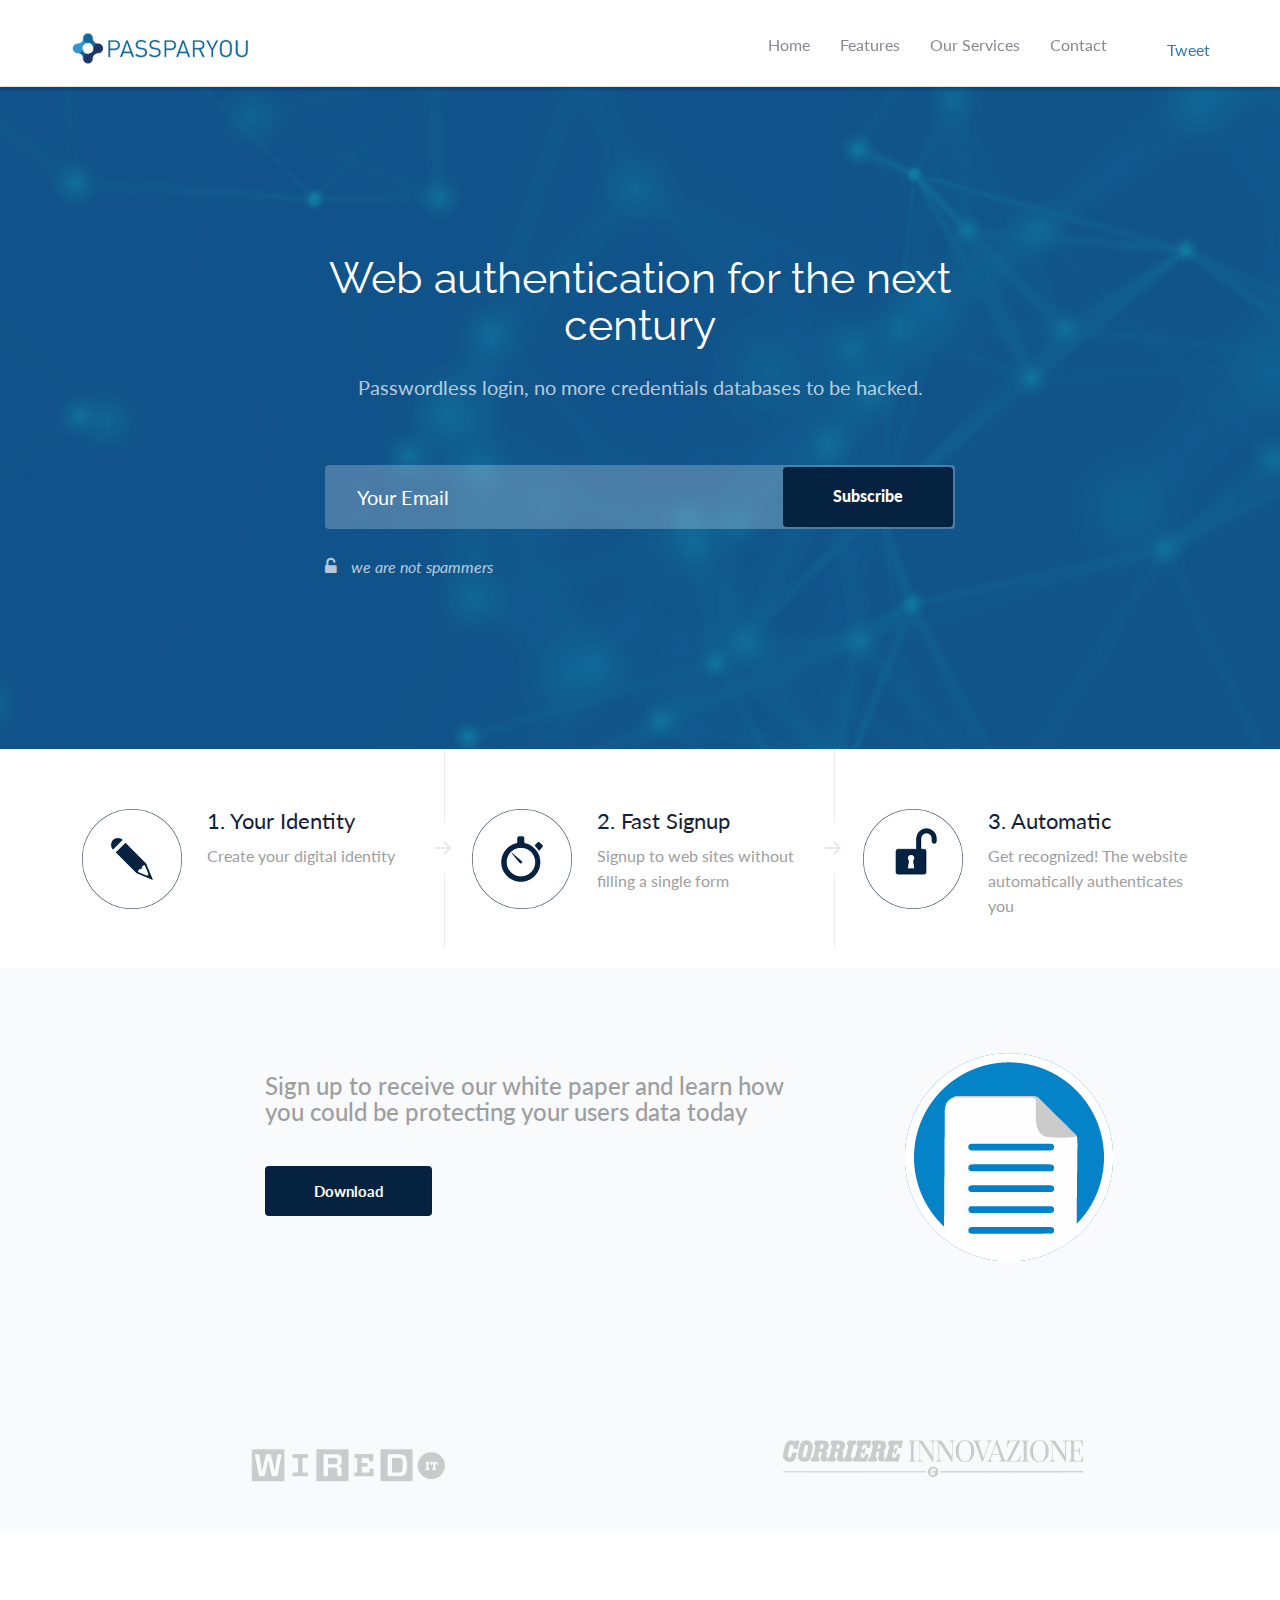
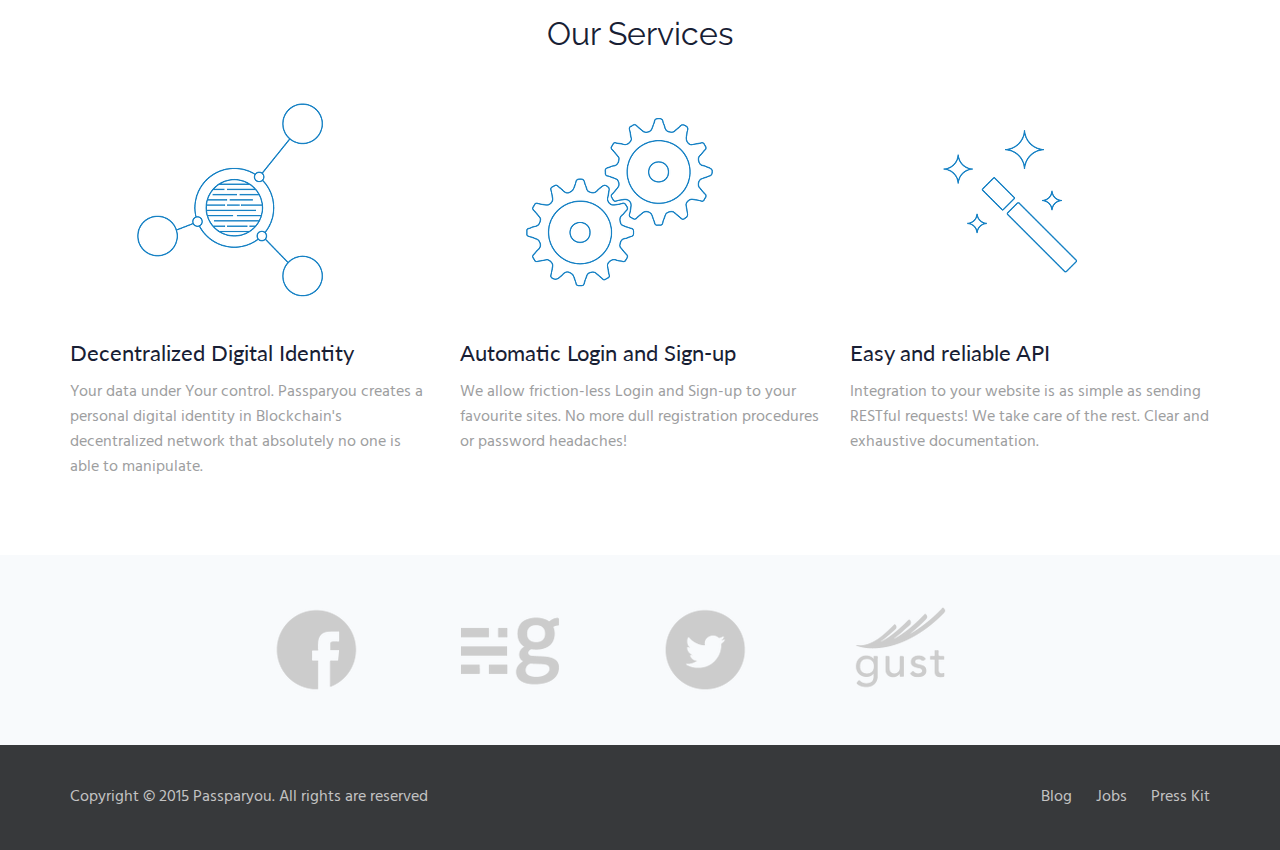
==== index.html @ 5b04379f "Add mail chip" ====
<!DOCTYPE html>
<html lang="en">
<head>
    <meta charset="utf-8"><!--[if IE]><meta http-equiv="X-UA-Compatible" content="IE=edge"><![endif]-->
    <meta http-equiv="X-UA-Compatible" content="IE=edge">
    <meta name="viewport" content="width=device-width, initial-scale=1.0, maximum-scale=1.0, user-scalable=0">

    <title>Passparyou</title>
    <meta name="description" content="Eventix landing page">
    <meta name="keywords" content="Eventix landing page">
    <link rel="shortcut icon" href="assets/img/favicon.ico">
    
    <link href='http://fonts.googleapis.com/css?family=Raleway:400,300,500,600,700' rel='stylesheet' type='text/css'>
    <link href='http://fonts.googleapis.com/css?family=Hind:400,300,500,600,700' rel='stylesheet' type='text/css'>
    <link href='http://fonts.googleapis.com/css?family=Lato:400,300,700,900,400italic,300italic,700italic,900italic' rel='stylesheet' type='text/css'>
    
    <link rel="stylesheet" href="css/bootstrap.min.css" type="text/css" media="all">
    <link href="http://maxcdn.bootstrapcdn.com/font-awesome/4.2.0/css/font-awesome.min.css" rel="stylesheet">
    <link rel="stylesheet" href="css/fonts/flaticon.css" type="text/css" media="all">
    <link rel="stylesheet" href="css/magnific-popup.css" type="text/css" media="all">
    <link rel="stylesheet" href="css/owl.carousel.css" type="text/css" media="all">
    <link rel="stylesheet" href="css/owl.theme.css" type="text/css" media="all">
    <link rel="stylesheet" href="css/bootstrap-select.min.css" type="text/css" media="all">
    <link rel="stylesheet" href="css/animate.css" type="text/css" media="all">
    <link rel="stylesheet" href="css/style.css" type="text/css" media="all">
    <link rel="stylesheet" href="css/style-switch.css" type="text/css" media="all">
    
	
    <!-- Skins / Colors -->
    <link rel="stylesheet" id="css-color" href="css/skins/orange.css"/>

    <script src="//cdn.optimizely.com/js/3339260100.js"></script>
	
    <!-- HTML5 Shim and Respond.js IE8 support of HTML5     elements and media queries -->
    <!-- WARNING: Respond.js doesn't work if you view the page via file:// -->
    <!--[if lt IE 9]>
      <script src="https://oss.maxcdn.com/libs/html5shiv/3.7.0/html5shiv.js"></script>
      <script src="https://oss.maxcdn.com/libs/respond.js/1.4.2/respond.min.js"></script>
    <![endif]-->
    
    <!--[if gte IE 9]>
	  <style type="text/css">
	    .gradient {
	       filter: none;
	    }
	  </style>
	<![endif]-->
		
	<!--<script type="text/javascript" src="https://nibirumail.com/docs/scripts/nibirumail.cookie.min.js"></script>
	-->

	<!--<script type="text/javascript" src="https://nibirumail.com/docs/scripts/nibirumail.cookie.min.js"></script>-->

	
</head>

<body id="landing-page">
	
	<div class="loader"><img src="img/loader.gif" alt="" /></div>
	
    <header id="layout1-header">
        <nav class="navbar main-navigation-header top-nav navbar-fixed-top">
            <div class="container">
                <!-- Brand and toggle get grouped for better mobile display -->

                <div class="navbar-header">
                    <button type="button" class="navbar-toggle" data-toggle="collapse" data-target="#header-navigation">
	                    <span class="sr-only">Toggle navigation</span>
	                    <span class="icon-bar"></span>
	                    <span class="icon-bar"></span>
	                    <span class="icon-bar"></span>
	                </button>
                    <a href="" class="navbar-brand logo"><img src="img/header-logo.png" alt="eventix event landing page"></a>
                </div><!-- Collect the nav links, forms, and other content for toggling -->

                <div class="collapse navbar-collapse" id="header-navigation">
                    <div class="socials pull-right">
						<a class="twitter-share-button" href="https://twitter.com/share">Tweet</a>
						<div class="fb-like" data-href="https://www.facebook.com/PromailThemes" data-layout="button_count" data-action="like" data-show-faces="false" data-share="false"></div>
					</div>
                    
                    <ul class="nav navbar-nav main-navigation navbar-right">
	                    <li class="hidden"><a href="#page-top"></a></li>
	                    <li><a href="#layout1-main-section">Home</a></li>
	                    <li><a href="#layout1-features">Features</a></li>
	                    <li><a href="#layout1-extras">Our Services</a></li>
	                    <li><a href="mailto:contact@passparyou.com" class="contact-link">Contact</a></li>
	                    
	                </ul>
	                
                </div><!-- /.navbar-collapse -->
            </div><!-- /.container-fluid -->
        </nav>
    </header><!-- Navigation -->
    
    
    <section id="layout1-main-section" class="parallax-scroll1">
    	
    	<div class="overlay"></div>
    	
    	<div class="container">
    		<div class="row">
    			<div class="col-md-8 col-md-offset-2">
	    			
	    			<h1>Web authentication for the next century</h1>
	    			
	    			<p class="main-text">Passwordless login, no more credentials databases to be hacked.</p>
	    			
	    			<div hidden class=" subscribe-form center-block clearfix">
	    				<form class="form-inline clearfix validate" 
	    				 action="//passparyou.us11.list-manage.com/subscribe/post?u=47a6a33d7223d078435b5da36&amp;id=b31357fd25" method="post" id="mc-embedded-subscribe-form" name="mc-embedded-subscribe-form" class="validate" target="_blank" novalidate>
							<input type="text" class="form-control pull-left required email" placeholder="Your Email" type="email" value="" name="EMAIL" id="mce-EMAIL">
							<button type="submit" class="btn btn-default pull-right button" 
							type="submit" value="Subscribe" name="subscribe" id="mc-embedded-subscribe">Subscribe</button>
	    				</form>
	    				
	    				<span class="info pull-left"><i class="fa fa-unlock-alt"></i> we are not spammers</span>
	    			
	    				<form action="//passparyou.us11.list-manage.com/subscribe/post?u=47a6a33d7223d078435b5da36&amp;id=b31357fd25" method="post" id="mc-embedded-subscribe-form" name="mc-embedded-subscribe-form" class="hidden form-inline clearfix validate" target="_blank" novalidate>
						    <div id="mc_embed_signup_scroll">
							<div class="mc-field-group">
								<input type="email" value="" name="EMAIL" class="required email" id="mce-EMAIL">
							</div>
							<div id="mce-responses" class="clear">
								<div class="response" id="mce-error-response" style="display:none"></div>
								<div class="response" id="mce-success-response" style="display:none"></div>
							</div>    
							<!-- real people should not fill this in and expect good things - do not remove this or risk form bot signups-->
						    <div style="position: absolute; left: -5000px;"><input type="text" name="b_47a6a33d7223d078435b5da36_b31357fd25" tabindex="-1" value=""></div>
						    <div class="clear"><button type="submit" value="Subscribe" name="subscribe" id="mc-embedded-subscribe" class="button"></button></div>
						    </div>
						</form>

	    			</div>
    			</div>
    		</div>
    	</div>
    </section>
    
    
    <section id="layout1-features">
    	<div class="container">
    		<div class="row">
    			
    			<div class="col-sm-4 feature-item">
					<div class="feature-wrapper clearfix">
						<span class="feature-icon pull-left">
							<i hidden class="flaticon-hand260"></i> 
							<img src="img/timeline/create-id.png">
						</span>
						<div class="text-container pull-left">
							<h3><span class="number">1. </span>Your Identity</h3>
							<p>Create your digital identity</p>
						</div>
					</div>
				</div>
			
    			<div class="col-sm-4 feature-item">
					<div class="feature-wrapper clearfix">
						<span class="feature-icon pull-left">
							<i hidden class="flaticon-mail15"></i> 
							<img src="img/timeline/sign-up.png">
						</span>
						<div class="text-container pull-left">
							<h3><span class="number">2. </span>Fast Signup</h3>
							<p>Signup to web sites without filling a single form</p>
						</div>
					</div>
				</div>

				<div class="col-sm-4 feature-item">
					<div class="feature-wrapper clearfix">
						<span class="feature-icon pull-left">
							<i hidden class="flaticon-documents32"></i>
							<img src="img/timeline/login-2.png"> 
						</span>
						<div class="text-container pull-left">
							<h3><span class="number">3. </span>Automatic</h3>
							<p>Get recognized! The website automatically authenticates you</p>
						</div>
					</div>
				</div>
    			
    		</div>
    	</div>
    </section>
    
    
    <section id="layout1-z-layout1" hidden>
		<div class="container">
			<div class="row" style="margin-bottom: 50px;">
				
				<div class="col-lg-12 col-sm-6 text-wrapper " >
					
					<div class="row">
						<h3>Sign up to receive our white paper and learn how you could be protecting your users data today</h3>
					</div>
					
					<span  class="subtitle hidden">Just o make your brand with he latest trends</span>
					
					<p hidden>Sign up to receive our white paper and learn how you could be protecting your users data today</p>
					
					<div class="row">
						<img src="img/white-paper.png" class="img-responsive pull-right" alt="" />
					</div>
					
					<div class="row">
						<a href="#contact-popup" class="button contact-link">Download</a>
					</div>

					<form  hidden class="form-inline clearfix" action="#">
						<input type="text" class="form-control pull-left" placeholder="Your Email">
						<button type="submit" class="btn btn-default pull-right">Subscribe</button>
	    			</form>

				</div>
				
			</div>
		</div>
	</section>

	<section id="layout1-z-layout1">
		<div class="container">
			<div class="row" style="margin-bottom: 50px;">
				
				<div class="col-lg-6 col-sm-6 text-wrapper col-lg-offset-2" >
					
					<h3>Sign up to receive our white paper and learn how you could be protecting your users data today</h3>
					
					<span  class="subtitle hidden">Just o make your brand with he latest trends</span>
					
					<p hidden>Sign up to receive our white paper and learn how you could be protecting your users data today</p>
					
					
					<a href="#contact-popup" class="button contact-link">Download</a>

					<div hidden class="subscribe-form center-block clearfix">
						<form class=" hidden form-inline clearfix custom-blue-op" >
							<input type="text" class="form-control pull-left" placeholder="Your Email">
							<button type="submit" class="btn btn-default pull-right">Subscribe</button>
		    			</form>
		    		</div>

				</div>

				<div class="col-lg-3">
					<img src="img/white-paper.png" class="img-responsive pull-right" alt="" />
				</div>
				
			</div>
		</div>
	</section>

	<section id="layout1-partners" >
		<div class="container">
			<div class="row">
				<div class="col-sm-6"><a href="http://www.wired.com/"><img src="img/testimonials/wired.png" class="brand" alt="" /></a></div>
				<div class="col-sm-6"><a href="http://www.wired.com/"><img src="img/testimonials/corriere.png" class="brand" alt="" /></a></div>
			</div>
		</div>
	</section>	


	<section id="layout1-extras">
		
		<div class="container">
			
			<h2>Our Services</h2>
			
			<p  class="main-text"></p>
			
			<div class="row">
				<div class="col-sm-4">
				
					<div class="column">
						
						<img src="img/features/decentralized.png" class="col-sm-offset-2 img-responsive" alt="" />

						<h3>Decentralized Digital Identity</h3>
						
						<p>Your data under Your control. 
						Passparyou creates a personal digital identity in Blockchain's decentralized network that absolutely no one is able to manipulate.</p>
						
					</div>
					
				</div>
				
				<div class="col-sm-4">
				
					<div class="column">
						
						<img src="img/features/login.png" class="col-sm-offset-2 img-responsive" alt="" />
						
						<h3>Automatic Login and Sign-up</h3>
						
						<p>We allow friction-less Login and Sign-up to your favourite sites. No more dull registration procedures or password headaches!</p>
						
					</div>
					
				</div>
				
				<div class="col-sm-4">
				
					<div class="column">
								
						<img src="img/features/api.png" class="col-sm-offset-2 img-responsive" alt="" />

						<h3>Easy and reliable API</h3>
						
						<p>Integration to your website is as simple as sending RESTful requests! We take care of the rest. Clear and exhaustive documentation.</p>
						
					</div>
					
				</div>
				
			</div>
			
		</div>
	</section>
	
		
	<div id="layout1-testimonials" class="parallax-scroll2" hidden>
	
		<div class="overlay"></div>
		
		<div class="container">
			
			<div class="row">
				
				<div class="col-md-12">
					
					<ul id="testi-slider" class="owl-carousel">
						
						<li class="testi-slide">
							<a href=""><img src="img/testi-img.png" alt="" /></a>
							<p> “ This is a real revolution.”</p>
							<span>CEO at Envato.com</span>
						</li>
						
						<li class="testi-slide">
							<a href=""><img src="img/testi-img.png" alt="" /></a>
							<p> “ This is a real revolution.”</p>
							<span>CEO at Envato.com</span>
						</li>
						
						<li class="testi-slide">
							<a href=""><img src="img/testi-img.png" alt="" /></a>
							<p> “ This is a real revolution.”</p>
							<span>CEO at Envato.com</span>
						</li>
						
					</ul>
				</div>
			</div>
		</div>
	</div>
	
	

	<section id="layout1-z-layout2" hidden>
		<div class="container">
			<div class="row">
				
				<div class="col-lg-7 col-sm-6 clearfix">
					<a href=""><img src="img/macbook.png" class="img-responsive pull-right" alt="" /></a>	
				</div>
				
				<div class="col-lg-5 col-sm-6 text-wrapper">
					
					<h2>Ultimate landing pages must-have pack</h2>
					
					<p>Lorem ipsum dolor sit amet consectetur adipiscing elit un paramesoteger consequat ex sitvalor amet mattis etiam in dui diam bibendum in congue eget vel dolor.  </p>
					
				</div>
				
			</div>
		</div>
	</section>

	<section id="layout1-partners">
		<div class="container">
			<div class="row">
				
				<div class="col-lg-offset-2 col-lg-2 col-sm-offset-2 col-sm-2 clearfix">
					<a href="https://www.facebook.com/pages/Passparyou/1587843364828639?fref=ts">
						<img src="img/social/facebook.png" class="img-responsive">
					</a>
				</div>

				<div class="col-lg-2 col-sm-2 clearfix">
					<a href="http://blog.passparyou.com/">
						<img src="img/social/ghost.png" class="img-responsive">
					</a>
				</div>

				<div class="col-lg-2 col-sm-2 clearfix">
					<a href="https://twitter.com/passparyou">
						<img src="img/social/twitter.png" class="img-responsive">
					</a>
				</div>
				
				<div class="col-lg-2 col-sm-2 text-wrapper">
					<a href="https://gust.com/companies/passparyou">
						<img src="img/social/gust.png" class="img-responsive">
					</a>
				</div>
			</div>
		</div>
	</section>
	
	
	<section id="layout1-subscribe-form" class="parallax-scroll3" hidden>
		
		<div class="overlay"></div>
		
		<div class="container" >
			<div class="row">
				
				<div class="col-sm-6">
					
					<h2>Quality Guaranteed</h2>
					<span class="subtitle">subscribe to get notified of our great launch</span>
					<p>Lorem ipsum dolor sit amet consectetur adipiscing elit un paramesot eger consequat ex sitvalor amet mattis etiam in dui diam bibendum in congue eget vel dolor.</p>
					
				</div>
				
				<div class="col-sm-6 col-md-5 col-md-offset-1">
					<form action="#">
						
						<h4>Subscribe now - Free 30 Day Trial</h4>
						<input type="text" class="form-control" placeholder="Your name">
						<input type="email" class="form-control" placeholder="Enter email">
						
						<div class="holder clearfix">
							<span class="pull-left">* we are note spammers <br>Read Privacy for more information</span>
							<button type="submit" class="btn btn-default pull-right">Signup <i class="fa fa-unlock-alt"></i></button>
						</div>
						
					</form>
				</div>
			</div>
		</div>
	</section>
	
	
	<section id="layout1-small-extras" hidden>
		<div class="container">
			<div class="row">
				
				<div class="col-md-6 extra-item">
					<div class="row">
						<div class="col-lg-3 col-md-4 col-xs-3">
							<img src="img/extra-img1.png" class="img-responsive" alt="" />
						</div>
						<div class="col-lg-9 col-md-8 col-xs-9">
							<h2>Perfectly Crafted</h2>
							<p>Lorem ipsum dolor sit amet consectetur adipiscing paramesoteger consequat ex sitvalor amet mattis .</p>
						</div>
					</div>
				</div>
				
				
				<div class="col-md-6 extra-item">
					<div class="row">
						<div class="col-lg-3 col-md-4 col-xs-3">
							<img src="img/extra-img2.png" class="img-responsive" alt="" />
						</div>
						<div class="col-lg-9 col-md-8 col-xs-9">
							<h2>Grow your mail list</h2>
							<p>Lorem ipsum dolor sit amet consectetur adipiscing paramesoteger consequat ex sitvalor amet mattis .</p>
						</div>
					</div>
				</div>
				
			</div>
			
			<div class="row second-row">
				<div class="col-md-6 extra-item">
					<div class="row">
						<div class="col-lg-3 col-md-4 col-xs-3">
							<img src="img/extra-img3.png" class="img-responsive" alt="" />
						</div>
						<div class="col-lg-9 col-md-8 col-xs-9">
							<h2>Used by professionals</h2>
							<p>Lorem ipsum dolor sit amet consectetur adipiscing paramesoteger consequat ex sitvalor amet mattis .</p>
						</div>
					</div>
				</div>
				
				
				<div class="col-md-6 extra-item">
					<div class="row">
						<div class="col-lg-3 col-md-4 col-xs-3">
							<img src="img/extra-img4.png" class="img-responsive" alt="" />
						</div>
						<div class="col-lg-9 col-md-8 col-xs-9">
							<h2>Seo optimized</h2>
							<p>Lorem ipsum dolor sit amet consectetur adipiscing paramesoteger consequat ex sitvalor amet mattis.</p>
						</div>
					</div>
				</div>
			</div>
		</div>
	</section>
	
	
	<section id="layout1-prefooter" hidden>
    	<div class="container">
    		<div class="row">
    			
    			<div class="col-md-4 col-sm-12 about">
	    			<a hidden href="" title="instasent"><img src="img/logo-footer.png" alt="logo" /></a>
	    			<p hidden>Lorem ipsum dolor sit amet consectetur adipiscing elit un paramesot </p>
	    			<ul class="social">
	    				<li><a href="" title="facebook"><i class="fa fa-facebook"></i></a></li>
	    				<li><a href="" title="twitter"><i class="fa fa-twitter"></i></a></li>
	    			</ul>
    			</div>

    			
    			<div hidden class="col-md-2 col-sm-4 col-xs-6 col-md-offset-2 col-sm-offset-0 features">
	    			<h4>Partners</h4>
	    			<ul>
	    				<li><a href="" title="sms">Envato.com</a></li>
	    				<li><a href="" title="distributors">Gxthemes.com</a></li>
	    			</ul>
    			</div>
    			
    			<div hidden class="col-md-2 col-sm-4 col-xs-6 company">
	    			<h4>Company</h4>
	    			<ul>
	    				<li><a href="" title="about us">About us</a></li>
	    				<li><a href="" title="contact">Features</a></li>
	    				<li><a href="" title="resources">Resources</a></li>
	    			</ul>	
    			</div>
    			
    			<div hidden class="col-md-2 col-sm-4 col-xs-6 company">
	    			<p class="contact">
	    				<i class="fa fa-envelope-o"></i><a href="">Get in touch</a>
	    			</p>
    			</div>
    			
    		</div>
    		
    	</div>
	</section>
	
	
	<footer id="layout1-footer">
		<div class="container">
			<div class="row bottom-footer">
			    			
    			<div class="col-sm-6 col-xs-12">
	    			<p>Copyright © 2015 Passparyou. All rights are reserved</p>
    			</div>
    			
    			<div class="col-sm-6 col-xs-12">
	    			<ul class="pull-right">
	    				<li><a href="http://blog.passparyou.com" title="Blog">Blog</a></li>
					<li><a href="http://jobs.passparyou.com" title="Jobs">Jobs</a></li>
					<li><a href="http://passparyou.com/presskit.zip" title="PressKit">Press Kit</a></li>
	    			</ul>
    			</div>
    			
    		</div>
    		
		</div>
	</footer>
	
	
	<div id="contact-popup" class="mfp-hide">
		
		<form action="#">				
			<a href="" class="close-btn">X</a>		
			<h2>Please write your mail to receive the White paper</h2>
			<input type="text" class="form-control hidden" placeholder="Your name">
			<input type="email" class="form-control" placeholder="Email Adress">
			<textarea class="form-control hidden" placeholder="Your Message"></textarea>
			<div class="holder clearfix">
				<button type="submit" class="submit-btn pull-right">Submit <i class="fa fa-envelope-o"></i></button>
			</div>
			
		</form>
		
	</div>
	
	<!-- Begin Cookie Consent plugin by Silktide - http://silktide.com/cookieconsent -->
	<script type="text/javascript">
	    window.cookieconsent_options = {"message":"This website uses cookies to ensure you get the best experience on our website.","dismiss":"Got it!","learnMore":"More info","link": "https://nibirumail.com/cookies/policy/?url=passparyou.com","theme":"light-bottom"};
	</script>

	<script src="//s3.amazonaws.com/cc.silktide.com/cookieconsent.latest.min.js"></script>
	<!-- End Cookie Consent plugin -->


	<script src="js/jquery-2.1.0.min.js" type="text/javascript"></script>
    <script src="js/bootstrap.min.js" type="text/javascript"></script>
    <script src="js/bootstrap-select.min.js" type="text/javascript"></script>
    <script src="js/jquery.magnific-popup.min.js"></script>
    <script src="js/wow.min.js"></script>
    <script src="js/jquery.nav.js"></script>
    <script src="js/jquery.scrollto.min.js"></script>
    <script src="js/jquery.easing.min.js"></script>
    <script src="js/jquery.parallax-1.1.3.js" type="text/javascript"></script>
    <script src="js/owl.carousel.min.js" type="text/javascript"></script>
    <script src="https://maps.googleapis.com/maps/api/js"></script>
    <script src="js/google-maps.js" type="text/javascript"></script>
    
    <script src="js/style-options.js" type="text/javascript"></script>
    <script src="js/main.js" type="text/javascript"></script>
    
    <script type="text/javascript">
		window.twttr=(function(d,s,id){var t,js,fjs=d.getElementsByTagName(s)[0];if(d.getElementById(id)){return}js=d.createElement(s);js.id=id;js.src="https://platform.twitter.com/widgets.js";fjs.parentNode.insertBefore(js,fjs);return window.twttr||(t={_e:[],ready:function(f){t._e.push(f)}})}(document,"script","twitter-wjs"));
	</script>
    
</body>
</html>
---- css/fonts/flaticon.css ----
@font-face {
	font-family: "Flaticon";
	src: url("flaticon.eot");
	src: url("flaticon.eot#iefix") format("embedded-opentype"),
	url("flaticon.woff") format("woff"),
	url("flaticon.ttf") format("truetype"),
	url("flaticon.svg") format("svg");
	font-weight: normal;
	font-style: normal;
}
[class^="flaticon-"]:before, [class*=" flaticon-"]:before,
[class^="flaticon-"]:after, [class*=" flaticon-"]:after {   
	font-family: Flaticon;
        font-size: 20px;
font-style: normal;
margin-left: 20px;
}.flaticon-advertising2:before {
	content: "\e000";
}
.flaticon-architecture4:before {
	content: "\e001";
}
.flaticon-architecture5:before {
	content: "\e002";
}
.flaticon-arrow116:before {
	content: "\e003";
}
.flaticon-arrows149:before {
	content: "\e004";
}
.flaticon-arrows151:before {
	content: "\e005";
}
.flaticon-bank24:before {
	content: "\e006";
}
.flaticon-barrow3:before {
	content: "\e007";
}
.flaticon-bath10:before {
	content: "\e008";
}
.flaticon-beds2:before {
	content: "\e009";
}
.flaticon-bricks11:before {
	content: "\e00a";
}
.flaticon-building112:before {
	content: "\e00b";
}
.flaticon-building113:before {
	content: "\e00c";
}
.flaticon-building114:before {
	content: "\e00d";
}
.flaticon-building2:before {
	content: "\e00e";
}
.flaticon-buildings25:before {
	content: "\e00f";
}
.flaticon-bulbs1:before {
	content: "\e010";
}
.flaticon-camp:before {
	content: "\e011";
}
.flaticon-cardboard34:before {
	content: "\e012";
}
.flaticon-cars5:before {
	content: "\e013";
}
.flaticon-chairs1:before {
	content: "\e014";
}
.flaticon-city3:before {
	content: "\e015";
}
.flaticon-city5:before {
	content: "\e016";
}
.flaticon-clips:before {
	content: "\e017";
}
.flaticon-coin:before {
	content: "\e018";
}
.flaticon-columns7:before {
	content: "\e019";
}
.flaticon-construction36:before {
	content: "\e01a";
}
.flaticon-construction37:before {
	content: "\e01b";
}
.flaticon-construction38:before {
	content: "\e01c";
}
.flaticon-construction39:before {
	content: "\e01d";
}
.flaticon-construction41:before {
	content: "\e01e";
}
.flaticon-construction42:before {
	content: "\e01f";
}
.flaticon-couch5:before {
	content: "\e020";
}
.flaticon-cups7:before {
	content: "\e021";
}
.flaticon-currency17:before {
	content: "\e022";
}
.flaticon-daily21:before {
	content: "\e023";
}
.flaticon-device17:before {
	content: "\e024";
}
.flaticon-direction65:before {
	content: "\e025";
}
.flaticon-documents32:before {
	content: "\e026";
}
.flaticon-door2:before {
	content: "\e027";
}
.flaticon-doors3:before {
	content: "\e028";
}
.flaticon-draw27:before {
	content: "\e029";
}
.flaticon-earphones7:before {
	content: "\e02a";
}
.flaticon-exam:before {
	content: "\e02b";
}
.flaticon-eyeglasses:before {
	content: "\e02c";
}
.flaticon-factory27:before {
	content: "\e02d";
}
.flaticon-fan1:before {
	content: "\e02e";
}
.flaticon-fire1:before {
	content: "\e02f";
}
.flaticon-floor:before {
	content: "\e030";
}
.flaticon-fountain7:before {
	content: "\e031";
}
.flaticon-furniture20:before {
	content: "\e032";
}
.flaticon-garden10:before {
	content: "\e033";
}
.flaticon-garden11:before {
	content: "\e034";
}
.flaticon-garden12:before {
	content: "\e035";
}
.flaticon-graphs4:before {
	content: "\e036";
}
.flaticon-hacksaw:before {
	content: "\e037";
}
.flaticon-hammers1:before {
	content: "\e038";
}
.flaticon-hand260:before {
	content: "\e039";
}
.flaticon-home19:before {
	content: "\e03a";
}
.flaticon-horn:before {
	content: "\e03b";
}
.flaticon-hotels:before {
	content: "\e03c";
}
.flaticon-house222:before {
	content: "\e03d";
}
.flaticon-house223:before {
	content: "\e03e";
}
.flaticon-house224:before {
	content: "\e03f";
}
.flaticon-house225:before {
	content: "\e040";
}
.flaticon-house226:before {
	content: "\e041";
}
.flaticon-house227:before {
	content: "\e042";
}
.flaticon-house228:before {
	content: "\e043";
}
.flaticon-house229:before {
	content: "\e044";
}
.flaticon-house230:before {
	content: "\e045";
}
.flaticon-house231:before {
	content: "\e046";
}
.flaticon-house232:before {
	content: "\e047";
}
.flaticon-indoor2:before {
	content: "\e048";
}
.flaticon-interior design:before {
	content: "\e049";
}
.flaticon-key19:before {
	content: "\e04a";
}
.flaticon-key21:before {
	content: "\e04b";
}
.flaticon-lamp4:before {
	content: "\e04c";
}
.flaticon-laptop9:before {
	content: "\e04d";
}
.flaticon-letter121:before {
	content: "\e04e";
}
.flaticon-lift2:before {
	content: "\e04f";
}
.flaticon-light112:before {
	content: "\e050";
}
.flaticon-lock107:before {
	content: "\e051";
}
.flaticon-locked72:before {
	content: "\e052";
}
.flaticon-luggage20:before {
	content: "\e053";
}
.flaticon-machine3:before {
	content: "\e054";
}
.flaticon-machine:before {
	content: "\e055";
}
.flaticon-mail15:before {
	content: "\e056";
}
.flaticon-medicine3:before {
	content: "\e057";
}
.flaticon-money207:before {
	content: "\e058";
}
.flaticon-money210:before {
	content: "\e059";
}
.flaticon-news3:before {
	content: "\e05a";
}
.flaticon-not disturb:before {
	content: "\e05b";
}
.flaticon-office material:before {
	content: "\e05c";
}
.flaticon-open10:before {
	content: "\e05d";
}
.flaticon-order5:before {
	content: "\e05e";
}
.flaticon-padlock10:before {
	content: "\e05f";
}
.flaticon-parking1:before {
	content: "\e060";
}
.flaticon-pen12:before {
	content: "\e061";
}
.flaticon-pin95:before {
	content: "\e062";
}
.flaticon-pin96:before {
	content: "\e063";
}
.flaticon-plumber1:before {
	content: "\e064";
}
.flaticon-print62:before {
	content: "\e065";
}
.flaticon-prints1:before {
	content: "\e066";
}
.flaticon-purse12:before {
	content: "\e067";
}
.flaticon-radiator:before {
	content: "\e068";
}
.flaticon-real estate1:before {
	content: "\e069";
}
.flaticon-real estate2:before {
	content: "\e06a";
}
.flaticon-real estate3:before {
	content: "\e06b";
}
.flaticon-repair23:before {
	content: "\e06c";
}
.flaticon-repair24:before {
	content: "\e06d";
}
.flaticon-repair25:before {
	content: "\e06e";
}
.flaticon-roller:before {
	content: "\e06f";
}
.flaticon-ruler30:before {
	content: "\e070";
}
.flaticon-sand clock:before {
	content: "\e071";
}
.flaticon-scissors2:before {
	content: "\e072";
}
.flaticon-search9:before {
	content: "\e073";
}
.flaticon-shop cart:before {
	content: "\e074";
}
.flaticon-shopping store2:before {
	content: "\e075";
}
.flaticon-shovel21:before {
	content: "\e076";
}
.flaticon-shower1:before {
	content: "\e077";
}
.flaticon-signal56:before {
	content: "\e078";
}
.flaticon-signal58:before {
	content: "\e079";
}
.flaticon-signal60:before {
	content: "\e07a";
}
.flaticon-socket4:before {
	content: "\e07b";
}
.flaticon-speakers2:before {
	content: "\e07c";
}
.flaticon-stats25:before {
	content: "\e07d";
}
.flaticon-steps2:before {
	content: "\e07e";
}
.flaticon-suitcase59:before {
	content: "\e07f";
}
.flaticon-swim5:before {
	content: "\e080";
}
.flaticon-switch3:before {
	content: "\e081";
}
.flaticon-telephone146:before {
	content: "\e082";
}
.flaticon-telephone148:before {
	content: "\e083";
}
.flaticon-television34:before {
	content: "\e084";
}
.flaticon-temperature1:before {
	content: "\e085";
}
.flaticon-terrace:before {
	content: "\e086";
}
.flaticon-title:before {
	content: "\e087";
}
.flaticon-toilet16:before {
	content: "\e088";
}
.flaticon-travel1:before {
	content: "\e089";
}
.flaticon-trees16:before {
	content: "\e08a";
}
.flaticon-up arrow25:before {
	content: "\e08b";
}
.flaticon-up arrow26:before {
	content: "\e08c";
}
.flaticon-vacuum1:before {
	content: "\e08d";
}
.flaticon-wash6:before {
	content: "\e08e";
}
.flaticon-water78:before {
	content: "\e08f";
}
.flaticon-weights:before {
	content: "\e090";
}
.flaticon-wheelbarrow :before {
	content: "\e091";
}
.flaticon-window81:before {
	content: "\e092";
}
.flaticon-work24:before {
	content: "\e093";
}
.flaticon-work25:before {
	content: "\e094";
}
.flaticon-work27:before {
	content: "\e095";
}
---- css/style.css ----
/******************************************************************************************
/*  1-General styles */
/******************************************************************************************/
body {
	background-color: #fff;
	color: #9d9ea0;
	font-family: Lato, sans-serif;
	background-color: #fff;
	font-size: 16px;
	line-height: 25px;
}

.img-responsive {
	max-width:100%!important;
}

ul,li {
	list-style:none;
}

a:hover {
	text-decoration:none!important;
}

a:focus,a:active {
	outline:none;
}

iframe,embed,object {
	max-width:100%;
}

video {
	max-width:100%;
	height:auto;
}


/* ============================== */
/*		    #layout1-header  			  */
/* ============================== */
.navbar {
	-webkit-transition:all .5s;
	transition:all .5s;
}

.nav > li > a:hover,.nav > li > a:focus {
	background-color:transparent;
}

.navbar-nav > li > a {
	padding:10px 15px;
}

.navbar-#layout1-header {
	padding-bottom:5px!important;
	-webkit-transition:all .5s;
	transition:all .5s;
}

.navbar {
	margin-bottom: 0;
	padding: 15px!important;
	padding-bottom: 20px!important;
	-webkit-transition: all .5s;
	transition: all .5s;
}

.navbar-toggle {
	margin-top: 15px;
}

.navbar-toggle .icon-bar {
	background-color: #3b3e40;
}

##layout1-header-navigation li {
	margin-bottom: 5px;
}

#layout1-header {
	background: #fff;
	position: fixed;
	width: 100%;
	min-height: 87px;
	left: 0;
	top: 0;
	z-index: 9990;
	box-shadow: 0 2px 4px rgba(0, 0, 0, 0.15);
	-webkit-backface-visibility: hidden;
}

.main-navigation-header {
	background-color: #fff;
	padding-top: 10px;
	z-index: 9991!important;
	box-shadow: 0 2px 4px rgba(0, 0, 0, 0.15);
}
.main-navigation-header .main-navigation {
  	padding-top: 10px;
}
.main-navigation-header .main-navigation li a {
	color: #878a91;
	font-family: Lato,sans-serif;
	position: relative;
	-webkit-transition: all .6s;
	transition: all .6s;
	z-index: 1;
}

.main-navigation-header .main-navigation li a:hover {
	color: #333;
}
#layout1-header .socials{
	margin-top: 22px;
	margin-left: 60px;
}

.fb_iframe_widget span{vertical-align: baseline !important;}
#twitter-widget-0{width: 92px !important;}

/* ============================== */
/*		    main section  	      */
/* ============================== */
#layout1-main-section {
	background: url('../img/intro-img.jpg') no-repeat fixed center bottom;*/
	background-size: cover;
	position: relative;
	text-align: center;
	padding: 210px 0 170px;
	position: relative;
}

#layout1-main-section .overlay {
  	background-color: rgba(45, 48, 52, 0.35);
  	position: absolute;
  	top: 0;
  	left: 0;
  	width: 100%;
  	height: 100%;
}

#layout1-main-section h1{
	color: #fff;
	font-family: Raleway, sans-serif;
	font-size: 43px;
	font-weight: 400;
}


#layout1-main-section .main-text{
	color: rgba(255,255,255,0.7);
	font-size: 20px;
	margin-top: 25px;
}

.subscribe-form{
	width: 630px;
	height: 64px;
	border-radius: 4px;
	margin-top: 65px;
}

.subscribe-form form{
	background-color: rgba(255,255,255,0.24);
	padding: 2px;
	border-radius: 4px;
}

.subscribe-form input{
	color: #fff;
	font-size: 20px;
	background: none;
	height: 60px;
	width: 440px;
	padding-left: 30px;
	border-radius: 0;
	border: none;
	box-shadow: none;
}

.subscribe-form input:focus{
	box-shadow: none;	
}

#layout1-main-section .subscribe-form .first-input{
	border-right: 1px solid rgba(255,255,255,0.15);
}

.subscribe-form button{
	color: #fff;
	font-weight: 900;
	font-size: 16px;
	width: 170px;
	height: 60px;
	background: #052341;
/*background: -moz-linear-gradient(top,  #ee8b36 0%, #e46d2b 100%);
background: -webkit-gradient(linear, left top, left bottom, color-stop(0%,#ee8b36), color-stop(100%,#e46d2b));
background: -webkit-linear-gradient(top,  #ee8b36 0%,#e46d2b 100%);
background: -o-linear-gradient(top,  #ee8b36 0%,#e46d2b 100%);
background: -ms-linear-gradient(top,  #ee8b36 0%,#e46d2b 100%);
background: linear-gradient(to bottom,  #ee8b36 0%,#e46d2b 100%);*/
filter: progid:DXImageTransform.Microsoft.gradient( startColorstr='#ee8b36', endColorstr='#e46d2b',GradientType=0 );
	border-radius: 4px;
	border: 1px solid rgba(0,0,0,.07);
}

.subscribe-form ::-webkit-input-placeholder {
  /* WebKit browsers */
  color: #fff;
}
.subscribe-form :-moz-placeholder {
  /* Mozilla Firefox 4 to 18 */
  color: #fff;
  opacity: 1;
}
.subscribe-form ::-moz-placeholder {
  /* Mozilla Firefox 19+ */
  color: #fff;
  opacity: 1;
}
.subscribe-form :-ms-input-placeholder {
  /* Internet Explorer 10+ */
  color: #fff;
}

#layout1-main-section .info{
	color: rgba(255,255,255,0.7);
	font-style: italic;
	margin-top: 25px;
}

#layout1-main-section .info i{
	font-size: 18px;
	padding-right: 10px;
}

/* ============================== */
/*		    layout1-features section  	  */
/* ============================== */
#layout1-features{
	background-color: #fff;
}
#layout1-features .feature-item{
	padding-top: 60px;
	padding-bottom: 40px;
	border-right: 1px solid rgba(0,0,0,.07);
	position: relative;
	height: 100%;
}

#layout1-features .feature-wrapper{
	display: table;
	margin: 0 auto;
}

#layout1-features .feature-item:after{
	content: url("../img/arrow.png");
	position: absolute;
	right: -25px;
	top: 50%;
	margin-top: -26px;
}

#layout1-features .feature-item:last-child{
	border-right: none;
}

#layout1-features .feature-item:last-child:after{
	content: "";
}

#layout1-features .feature-item .feature-icon{
	margin-right: 25px;
}

#layout1-features .feature-item .feature-icon i:after{
	color: #080808;
	font-family: "Flaticon";
	font-size: 46px;
	line-height: 1;
}

#layout1-features .feature-item .feature-icon i:before{
	color: #080808;
	font-family: "Flaticon";
	font-size: 46px;
	line-height: 1;
}

#layout1-features .feature-item .text-container{
	width: 210px;
	display: inline-block;
}

#layout1-features .feature-item h3{
	color: #182034;
	font-size: 22px;
	font-weight: 400;
	margin-top: 0;
}

#layout1-features .feature-item .number{
	color: #052341;
}

#layout1-features .feature-item p{
	line-height: 25px;
}

/* ============================== */
/*		    z-layout1 section  	  */
/* ============================== */

#layout1-z-layout1 {
	background-color: #f8fafc;
  	padding-top: 85px;
}
#layout1-z-layout1 h2 {
	color: #172034;
	font-family: Raleway, sans-serif;
	font-size: 32px;
	font-weight: 400;
	margin-top: 10px;
}

#layout1-z-layout1 .subtitle{
	color: #c5c7cb;
	font-size: 20px;
	font-style: italic;
	margin-top: 10px;
	display: inline-block;
}

#layout1-z-layout1 p {
  	font-family: Hind, sans-serif;
  	padding-right: 60px;
  	margin-top: 30px;
}


#layout1-z-layout1 .button {
	color: #fff;
	font-weight: 700;
	font-size: 15px;
	width: 167px;
	height: 50px;
	display: block;
	text-align: center;
	line-height: 48px;
	background: #052341;
/*background: -moz-linear-gradient(top,  #ee8a36 0%, #e46d2b 100%);
background: -webkit-gradient(linear, left top, left bottom, color-stop(0%,#ee8a36), color-stop(100%,#e46d2b));
background: -webkit-linear-gradient(top,  #ee8a36 0%,#e46d2b 100%);
background: -o-linear-gradient(top,  #ee8a36 0%,#e46d2b 100%);
background: -ms-linear-gradient(top,  #ee8a36 0%,#e46d2b 100%);
background: linear-gradient(to bottom,  #ee8a36 0%,#e46d2b 100%);*/
filter: progid:DXImageTransform.Microsoft.gradient( startColorstr='#ee8b36', endColorstr='#e46d2b',GradientType=0 );
	
	border-radius: 4px;
	border: 1px solid rgba(0,0,0,.07);
	margin-top: 40px;
}

#layout1-z-layout1 .button:hover {
  background-color: #3b475f;
  color: #fff;
}


#layout1-z-layout1 .img-wrapper{
	text-align: right;
}

/* ============================== */
/*		    layout1-extras section  	  */
/* ============================== */

#layout1-extras{
	background-color: #fff;
	padding: 65px 0;
	text-align: center;
}

#layout1-extras h2{
	color: #172034;
	font-family: Raleway, sans-serif;
	font-size: 32px;
	font-weight: 400;
}

#layout1-extras .main-text{
	color: #c5c7cb;
	font-size: 20px;
	font-style: italic;
	margin: 20px 0 50px;
}

#layout1-extras .column{
	text-align: left;
}

#layout1-extras .column h3{
	color: #182034;
	font-size: 22px;
	font-weight: 400;
	margin-top: 40px;
}

#layout1-extras .column p{
	font-family: Hind, sans-serif;
	margin-top: 15px;
}



/* ============================== */
/*		  layout1-testimonials section    */
/* ============================== */
#layout1-testimonials {
  	background: url("../img/testi-bg.png") no-repeat fixed center bottom;
  	background-size: cover;
  	padding: 90px 0 80px;
  	position: relative;
  	text-align: center;
}
#layout1-testimonials .overlay {
  	background-color: rgba(45, 48, 52, 0.35);
  	position: absolute;
  	top: 0;
  	right: auto;
  	bottom: auto;
  	left: 0;
  	width: 100%;
  	height: 100%;
}

#layout1-testimonials .testi-slide p {
  	color: #ffffff;
  	font-family: Raleway, sans-serif;
  	font-size: 40px;
  	font-style: italic;
  	margin-top: 40px;
  	padding: 0 40px;
}

#layout1-testimonials .testi-slide span{
	color: rgba(255,255,255,0.7);
	font-size: 20px;
	margin-top: 20px;
	display: inline-block;
}

#layout1-testimonials #testi-slider{
	position: relative;
	padding: 0;	
}

#layout1-testimonials #testi-slider .owl-prev i, #layout1-testimonials #testi-slider .owl-next i{
	color: #fff;
	font-size: 48px;
	transition: all .5s;
}

#layout1-testimonials #testi-slider .owl-prev i:hover, #layout1-testimonials #testi-slider .owl-next i:hover{
	color: rgba(255,255,255,.2);
}

#layout1-testimonials #testi-slider .owl-prev{
	background-color: transparent;
	position: absolute;
	left: 0;
	top: 50%;
}

#layout1-testimonials #testi-slider .owl-next{
	background-color: transparent;
	position: absolute;
	right: 0;
	top: 50%;
}

.owl-theme .owl-controls .owl-buttons div{
	opacity: 1;
	padding: 0;
}


/* ============================== */
/*		    layout1-z-layout2 section  	  */
/* ============================== */

#layout1-z-layout2 {
	background-color: #f8fafc;
  	padding: 90px 0 20px;
}
#layout1-z-layout2 h2 {
	color: #172034;
	font-family: Raleway, sans-serif;
	font-size: 32px;
	line-height: 40px;
	font-weight: 400;
	margin-top: 50px;
}

#layout1-z-layout2 .subtitle{
	color: #c5c7cb;
	font-size: 20px;
	font-style: italic;
	margin-top: 10px;
	display: inline-block;
}

#layout1-z-layout2 p {
  	font-family: Hind, sans-serif;
  	padding-right: 60px;
  	margin-top: 30px;
}


/* ============================== */
/*		    layout1-partners section  	  */
/* ============================== */

#layout1-partners{
	padding: 45px 0;
	background: #f8fafc;
}

#layout1-partners div{
	text-align: center;
}

#layout1-partners .brand{
	opacity: 0.46;
	filter:alpha(opacity=46);
	transition: opacity .5s;
}

#layout1-partners .brand:hover{
	opacity: 1;
	filter:alpha(opacity=100);
}

/* ============================== */
/*	  subscribe form section  	  */
/* ============================== */

#layout1-subscribe-form{
	background: url("../img/bg2.jpg") no-repeat fixed center bottom;
  	background-size: cover;
  	padding: 90px 0;
  	position: relative;
}

#layout1-subscribe-form .overlay {
  	background-color: rgba(45, 48, 52, 0.35);
  	position: absolute;
  	top: 0;
  	right: auto;
  	bottom: auto;
  	left: 0;
  	width: 100%;
  	height: 100%;
}

#layout1-subscribe-form h2{
	color: #fff;
	font-family: Raleway, sans-serif;
	font-size: 40px;
	font-weight: 400;
	line-height: 40px;
	margin-top: 70px;
}

#layout1-subscribe-form .subtitle{
	color: #fff;
	font-size: 20px;
	display: inline-block;
	margin-top: 10px;
}

#layout1-subscribe-form p{
	color: rgba(255,255,255,.56);
	font-family: Hind, sans-serif;
	padding-right: 30px;
	margin-top: 50px;
}

#layout1-subscribe-form form{
	background-color: #3b3e40;
	padding: 30px 30px 40px;
	border-radius: 5px;
}

#layout1-subscribe-form form h4{
	color: #fff;
	font-size: 24px;
	font-weight: 400;
	margin-bottom: 40px;
}

#layout1-subscribe-form form input{
	color: #6e6f70;
	font-family: Hind, sans-serif;
	font-size: 16px;
	width: 100%;
	height: 60px;
	padding: 0 30px;
	border: none;
	box-shadow: none;
	border-radius: 4px;
	margin-top: 20px;
}

#layout1-subscribe-form .holder{
	margin-top: 40px;	
}

#layout1-subscribe-form .holder span{
	color: rgba(255,255,255,.4);
	font-size: 12px;
	font-style: italic;
	line-height: 20px;
}

#layout1-subscribe-form .holder button{
	color: #fff;
	font-weight: 700;
	font-size: 15px;
	width: 167px;
	height: 50px;
	background: #ee8b36;
background: -moz-linear-gradient(top,  #ee8b36 0%, #e46d2b 100%);
background: -webkit-gradient(linear, left top, left bottom, color-stop(0%,#ee8b36), color-stop(100%,#e46d2b));
background: -webkit-linear-gradient(top,  #ee8b36 0%,#e46d2b 100%);
background: -o-linear-gradient(top,  #ee8b36 0%,#e46d2b 100%);
background: -ms-linear-gradient(top,  #ee8b36 0%,#e46d2b 100%);
background: linear-gradient(to bottom,  #ee8b36 0%,#e46d2b 100%);
filter: progid:DXImageTransform.Microsoft.gradient( startColorstr='#ee8b36', endColorstr='#e46d2b',GradientType=0 );
	
	border-radius: 4px;
	border: 1px solid rgba(0,0,0,.07);
}

#layout1-subscribe-form .holder button i{
	color: rgba(255,255,255,.45);
	font-size: 18px;
	padding-left: 5px;
	padding-top: 5px;
}

/* ============================== */
/*	  small layout1-extras section  	  */
/* ============================== */

#layout1-small-extras{
	background-color: #ffff;
  	padding: 85px 0;
}

#layout1-small-extras .second-row{
	margin-top: 80px;
}

#layout1-small-extras h2{
	color: #172034;
	font-family: Raleway, sans-serif;
	font-size: 26px;
	font-weight: 400;
	margin-top: 0;
}

#layout1-small-extras p{
	color: #9d9ea0;
	font-family: Hind, sans-serif;
	margin-top: 25px;
}


/* ============================== */
/*		       layout1-footer       	  */
/* ============================== */
#layout1-prefooter {
  	background-color: #3b3e40;
  	color: rgba(255,255,255,.5);
  	font-family: Hind, sans-serif;
  	font-weight: 400;
	font-size: 16px;
	padding: 70px 0 50px;
}
#layout1-prefooter .about p {
  	line-height: 32px;
  	margin-top: 20px;
}
#layout1-prefooter ul{
  	margin-top: 20px;
  	padding-left: 0;
}

#layout1-prefooter h4 {
  	color: #ffffff;
  	font-size: 16px;
  	font-weight: 700;
}
#layout1-prefooter ul {
  	margin-top: 15px;
}
#layout1-prefooter ul li {
  	padding: 4px 0;
}
#layout1-prefooter li a {
  	color: rgba(255,255,255,.5);
  	-webkit-transition: all .5s;
          transition: all .5s;
}
#layout1-prefooter li a:hover {
  	color: #ffffff;
}

#layout1-prefooter .about li {
  	display: inline-block;
  	margin-right: 15px;
}

#layout1-prefooter .about li a {
	background-color: #45484a;
  	display: block;
  	width: 40px;
  	height: 40px;
  	line-height: 40px;
  	text-align: center;
  	border-radius: 50%;
}
#layout1-prefooter .about li a i {
	color: #cecece;
  	font-size: 18px;
  	line-height: 40px;
  	-webkit-transition: all .5s;
          transition: all .5s;
}
#layout1-prefooter .about li a:hover > i {
  	color: #ffffff;
}
#layout1-prefooter .about li:last-child {
  	margin-right: 0;
}

#layout1-prefooter .contact{
	margin-top: 10px;
}

#layout1-prefooter .contact i{
	color: #fff;
	font-size: 18px;
	padding-right: 10px;
}

#layout1-prefooter .contact a{
	color: #fff;
	font-size: 16px;
	font-weight: 16px;
	font-weight: 700;
}

/* ============================== */
/*		       layout1-footer       	  */
/* ============================== */

#layout1-footer{
	color: #c3c3c3;
	font-family: Hind, sans-serif;
	background-color: #37393b;
	padding: 40px 0 30px;
}

#layout1-footer ul {
  	display: inline-block;
}
#layout1-footer ul li{
  	display: inline-block;
  	margin-right: 20px;
}
#layout1-footer ul li:last-child {
  	margin-right: 0;
}
#layout1-footer ul li a {
  	color: #c3c3c3;
  	-webkit-transition: all .5s;
          	transition: all .5s;
}
#layout1-footer ul li a:hover {
  	color: #ffffff;
}

/* ============================== */
/*		    popup contact  	      */
/* ============================== */
#contact-popup{
	background-color: #f8fafc;
	position: relative;
	width: 630px;
	max-width: 95%;
	padding: 40px;
	margin: 0 auto;
	border-radius: 5px;
}

#contact-popup .close-btn{
	color: #323232;
	font-size: 10px;
	position: absolute;
	text-align: center;
	line-height: 27px;
	right: 40px;
	top: 40px;
	display: block;
	width: 27px;
	height: 27px;
	border: 1px solid rgba(0,0,0,.05);
	border-radius: 50%;
}

#contact-popup h2{
	color: #323232;
	font-size: 24px;
	font-weight: 400;
	border-radius: 5px;
	text-align: center;
	margin: 0 0 35px;
}

#contact-popup input{
	color: #6e6f70;
	font-family: Hind, sans-serif;
	width: 100%;
	height: 60px;
	padding: 0 30px;
	font-style: italic;
	border: 1px solid rgba(0,0,0,.05);
	margin-bottom: 15px;
	border-radius: 3px;
}

#contact-popup input:focus, #contact-popup textarea:focus{
	box-shadow: none;
}

#contact-popup textarea{
	height: 170px;
	border-radius: 5px;
	border: 1px solid rgba(0,0,0,.05);
	padding: 20px 30px;
	resize: none;
}

#contact-popup .submit-btn{
	color: #fff;
	font-size: 15px;
	font-weight: 700;
	text-align: center;
	width: 167px;
	height: 50px;
	margin-top: 30px;
	background: #052341;
/*background: -moz-linear-gradient(top,  #ee8b36 0%, #e46d2b 100%);
background: -webkit-gradient(linear, left top, left bottom, color-stop(0%,#ee8b36), color-stop(100%,#e46d2b));
background: -webkit-linear-gradient(top,  #ee8b36 0%,#e46d2b 100%);
background: -o-linear-gradient(top,  #ee8b36 0%,#e46d2b 100%);
background: -ms-linear-gradient(top,  #ee8b36 0%,#e46d2b 100%);
background: linear-gradient(to bottom,  #ee8b36 0%,#e46d2b 100%);*/
filter: progid:DXImageTransform.Microsoft.gradient( startColorstr='#ee8b36', endColorstr='#e46d2b',GradientType=0 );
	border-radius: 4px;
	border: 1px solid;
	box-shadow: 0px 1px 1px 0px rgba(255, 255, 255, 0.33) inset;
}

#contact-popup .submit-btn i{
	padding-left: 5px;
	font-size: 18px;
	color: rgba(255,255,255,.45);
}


#contact-popup ::-webkit-input-placeholder {
  /* WebKit browsers */
  color: #6e6f70;
}
#contact-popup :-moz-placeholder {
  /* Mozilla Firefox 4 to 18 */
  color: #6e6f70;
  opacity: 1;
}
#contact-popup ::-moz-placeholder {
  /* Mozilla Firefox 19+ */
  color: #6e6f70;
  opacity: 1;
}
#contact-popup :-ms-input-placeholder {
  /* Internet Explorer 10+ */
  color: #6e6f70;
}

/* ============================== */
/*		     Responsivity     	  */
/* ============================== */
/* Large Devices, Wide Screens */
@media only screen and (max-width: 1200px) {
	
	h1{font-size: 40px !important;}
	
	h2{font-size: 30px !important;}
	
	
	#layout1-testimonials .testi-slide p{
		font-size: 36px !important;
	}
	
	#layout1-subscribe-form h2{
		font-size: 24px !important;
	}
	
	#layout1-subscribe-form form h4{
		font-size: 20px !important;
	}
	
	#layout1-subscribe-form form{
		padding: 30px !important;	
	}
}
/* Medium Devices, Desktops */
@media only screen and (max-width: 996px) {
	
	/* navigation collapse breakpoint */
	.navbar-#layout1-header {
    	float: none;
	}
	.navbar-left,.navbar-right {
    	float: none !important;
	}
	.navbar-toggle {
    	display: block;
	}
	.navbar-collapse {
    	border-top: 1px solid transparent;
		box-shadow: inset 0 1px 0 rgba(255, 255, 255, 0.1);
	}
	.navbar-fixed-top {
    	top: 0;
		border-width: 0 0 1px;
	}
	.navbar-collapse.collapse {
    	display: none!important;
	}
	.navbar-nav {
    	float: none!important;
		margin-top: 7.5px;
	}
	.navbar-nav > li {
    	float: none;
	}
	.navbar-nav > li > a {
    	padding-top: 10px;
		padding-bottom: 10px;
	}
	.collapse.in {
    	display: block !important;
	}
	/*  end  */
	
	.socials{display: none;}
	
	
	h1{font-size: 36px !important;}
	
	h2{font-size: 26px !important;}
	
	h3{font-size: 20px !important;}
	
	#layout1-main-section{
		padding: 180px 0 140px !important;
	}
	
	/* ---- layout1-features ---- */
	#layout1-features .feature-item{text-align: center;}
	
	#layout1-features .feature-item .feature-icon{
		float: none !important;
		display: inline-block !important;
		margin: 0 0 30px !important;
	}
	
	#layout1-features .feature-item .text-container{
		float: none !important;
		width: 100% !important;
	}
	
	#layout1-testimonials .testi-slide p{
		font-size: 30px !important;
	}
	
	#layout1-z-layout1{
		padding: 60px 0 !important;
	}
	
	#layout1-z-layout1 .subtitle{
		font-size: 18px !important;
		margin-top: 0 !important;
	}
	
	#layout1-z-layout1 p{
		margin-top: 20px !important;
		padding-right: 0 !important;
	}
	
	
	#layout1-extras .column h3{
		font-size: 20px !important;
	}
	
	#layout1-z-layout2{
		padding: 70px 0 !important;	
	}
	
	#layout1-z-layout2 h2{
		margin-top: 0 !important;	
	}
	
	#layout1-z-layout2 p{
		margin-top: 20px !important;
		padding-right: 0 !important;
	}
	
	
	#layout1-subscribe-form{
		padding: 80px 0 40px !important;
	}
	#layout1-subscribe-form .extra-item img{
		margin: 0 auto;
	}
	#layout1-subscribe-form .second-row{
		margin-top: 0 !important;
	}
	
	#layout1-subscribe-form .extra-item{
		margin-bottom: 40px;
	}
	
	#layout1-subscribe-form h2{
		font-size: 24px !important;
	}
	
	#layout1-subscribe-form .subtitle{
		font-size: 18px !important;	
	}
	
	#layout1-subscribe-form form{
		padding: 20px !important;	
	}
	
}
/* Small Devices, Tablets */
@media only screen and (max-width: 768px) {
	
	#layout1-main-section .subscribe-form{
		width: 95% !important;
	}
	#layout1-main-section .subscribe-form input{
		width: 35%;
	}
	#layout1-main-section .subscribe-form button{
		width: 30%;
	}
	
	
	#layout1-features{
		padding: 40px 0 !important;	
	}
	
	#layout1-features .feature-item{
		padding-top: 30px !important;
		padding-bottom: 30px !important;
	}
	
	#layout1-features .feature-item::after{
		content: "" !important;	
	}
	
	#layout1-z-layout1{
		text-align: center !important;
		padding-bottom: 0 !important;
	}
	
	#layout1-z-layout1 p{
		padding: 0 20px !important;	
	}
	
	#layout1-z-layout1 .button{
		margin-left: auto !important;
		margin-right: auto !important;	
	}
	
	#layout1-z-layout1 img{
		margin: 60px auto 0;
		float: none !important;
	}
	
	
	#layout1-extras .column{
		margin-bottom: 40px;
		text-align: center !important;
	}
	#layout1-extras .column img{
		margin: 0 auto;
	}
	
	#layout1-z-layout2{
		text-align: center;
	}
	#layout1-z-layout2 p{
		padding: 0 20px !important;
	}
	
	
	#layout1-partners .brand{
		margin-bottom: 30px;
	}
	
	#layout1-subscribe-form{
		text-align: center;
	}
	#layout1-subscribe-form h2{
		margin-top: 0 !important;
	}
	#layout1-subscribe-form p{
		padding: 0 20px !important;
	}
	#layout1-subscribe-form form{
		width: 90% !important;
		margin: 40px auto 0;
	}
	#layout1-subscribe-form .holder span{
		text-align: left;
	}
	
	layout1-footer {
    	text-align: center;
	}
	layout1-footer ul.pull-right {
	    float: none !important;
	    margin-top: 10px;
	    padding-left: 0 !important;
	}
	
}

@media only screen and (max-width: 590px) {
	#layout1-main-section .subscribe-form{
		width: 95% !important;
	}
	#layout1-main-section .subscribe-form input, #layout1-main-section .subscribe-form button{
		width: 100% !important;
		text-align: center;
	}
	#layout1-main-section .subscribe-form .first-input{
		border-right: none !important;
		border-bottom: 1px solid rgba(255, 255, 255, 0.15);
	}
	#layout1-main-section .info{
		float: none !important;
		text-align: center;
		margin-top: 20px !important;
		display: inline-block;
	}
	
	#layout1-subscribe-form h2{
		font-size: 20px !important;
	}
}

/* Extra Small Devices, Phones */
@media only screen and (max-width: 480px) {
	
	h2{
		font-size: 24px !important;
		line-height: 38px !important;
	}
	
	#layout1-main-section .main-text{
		font-size: 18px !important;
	}
	
	
	#layout1-z-layout1 .subtitle, #layout1-extras .main-text, #layout1-subscribe-form .subtitle{
		font-size: 17px !important;	
	}
	
	#layout1-testimonials .testi-slide p{
		font-size: 24px !important;
		line-height: 34px !important;
	}
	
	#layout1-subscribe-form p{
		padding: 0 !important;	
	}
	#layout1-subscribe-form form h4{
		font-size: 16px !important;
	}
	#layout1-subscribe-form form{
		width: 95% !important;
		padding: 15px !important;
	}
	#layout1-subscribe-form .holder{
		margin-top: 20px !important;
	}
	#layout1-subscribe-form .holder span{
		display: none;
	}
	#layout1-subscribe-form .holder button{
		width: 100% !important;
	}
}
@media only screen and (max-width: 430px) {
	
	#layout1-z-layout2 p, #layout1-z-layout1 p{
		padding: 0 !important;
	}	
	
}
/* Custom, iPhone Retina */


/* ============================== */
/*		     Custom UI      	  */
/* ============================== */

.custom-blue{

	background: #0081c9;
}

.custom-blue-op{

	background: rgb(0, 129, 201, 0.24);
}
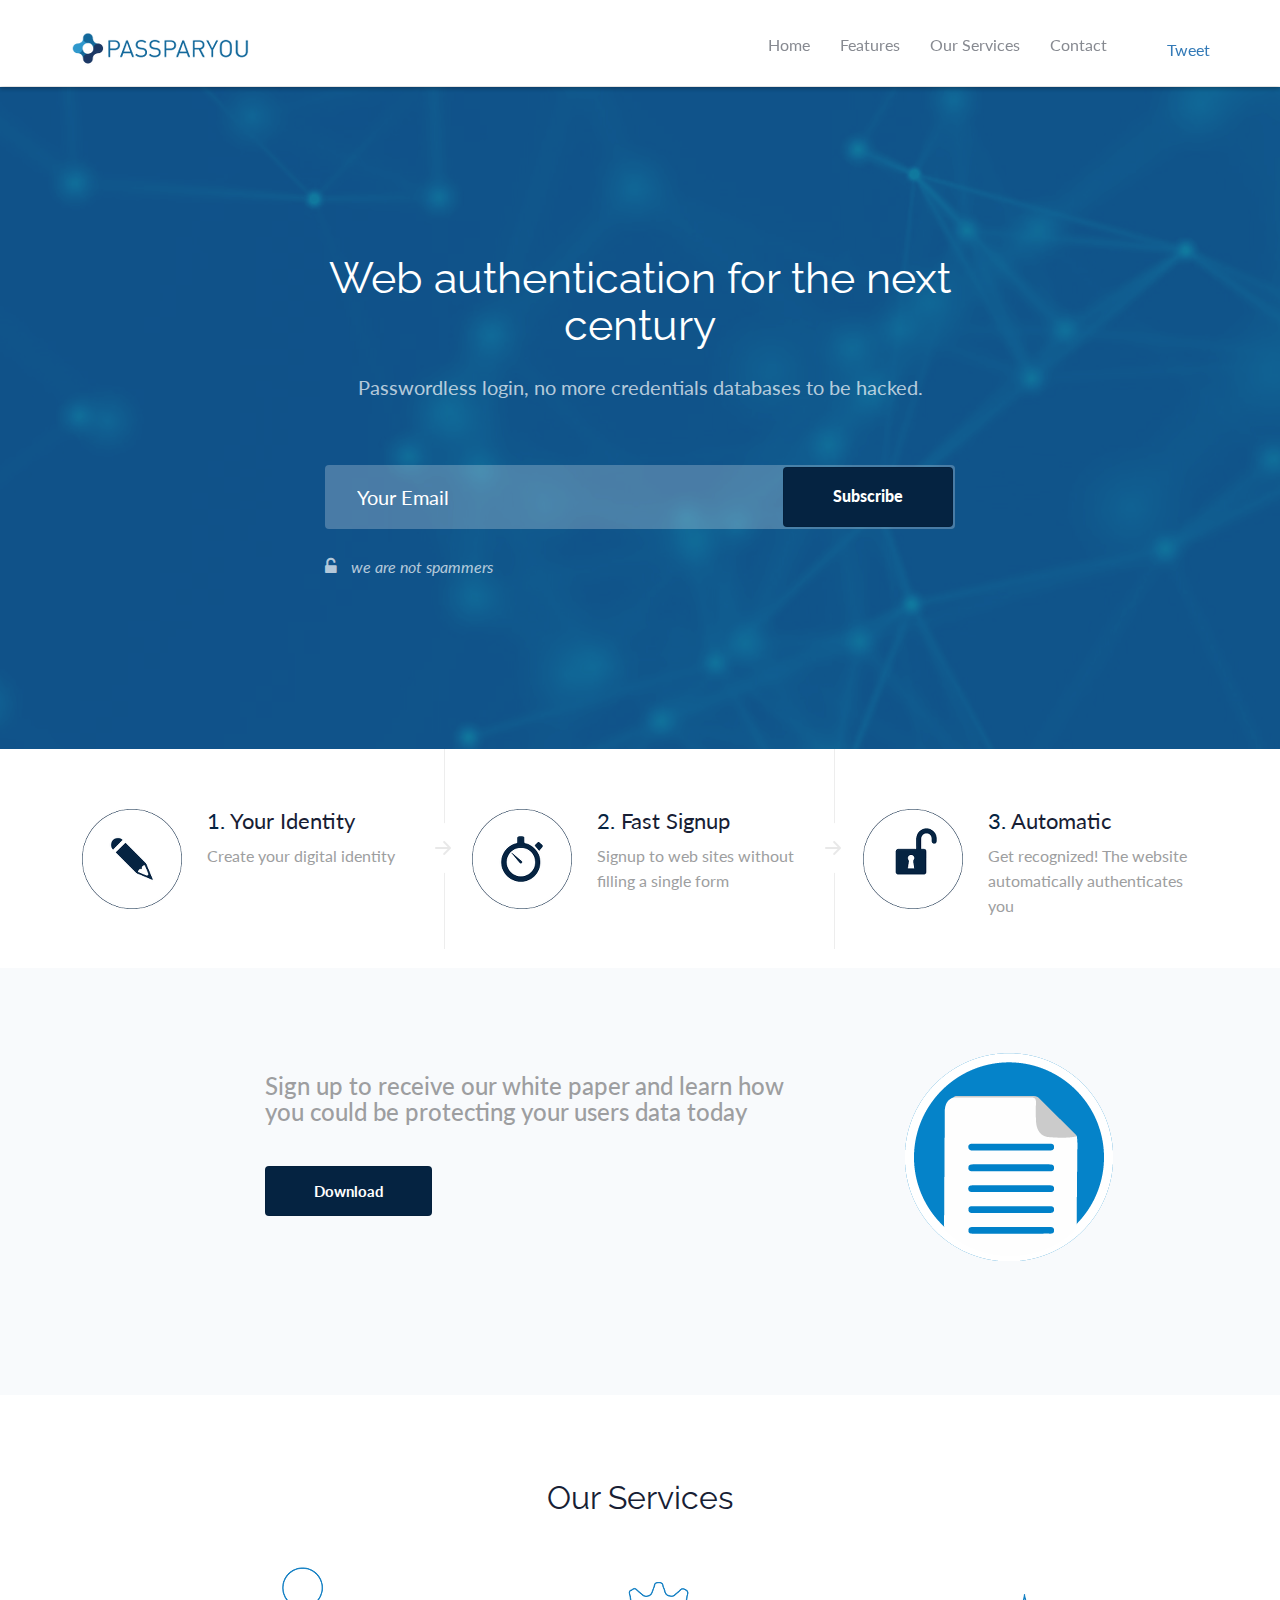
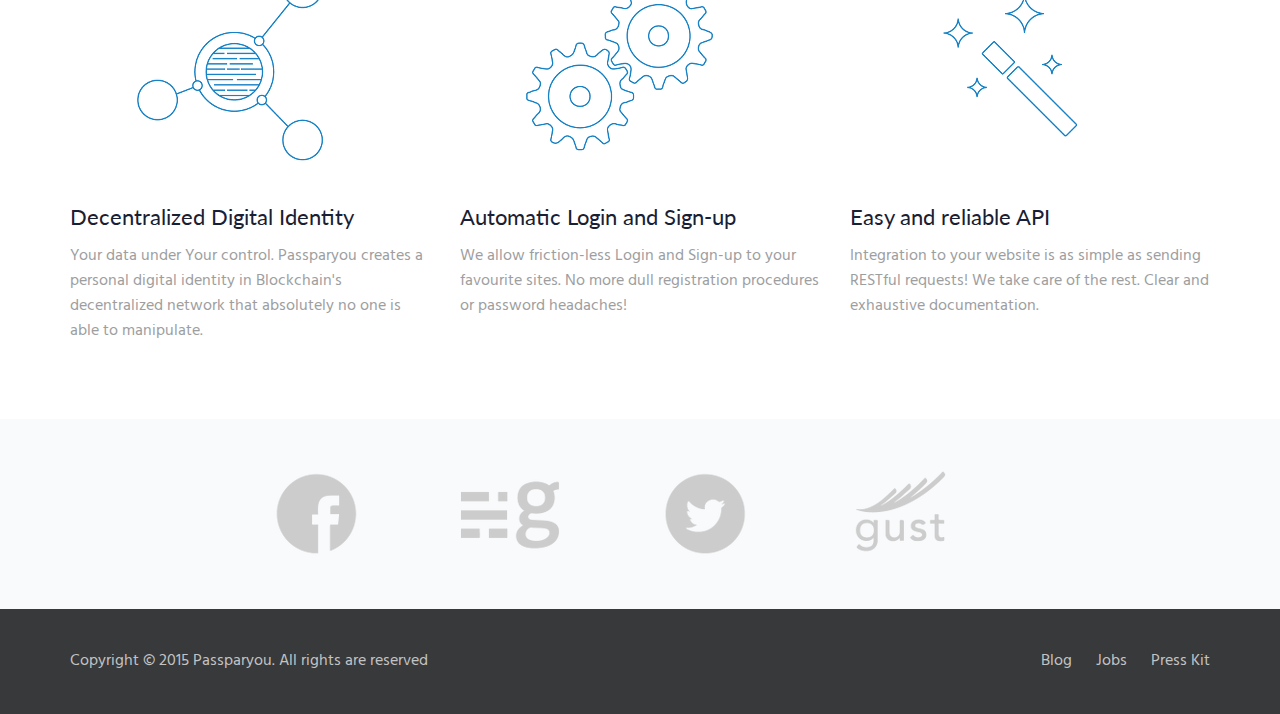
==== commit 845ca2cd: "Delete testimonials" ====
--- a/index.html
+++ b/index.html
@@ -115,22 +115,6 @@
 	    				</form>
 	    				
 	    				<span class="info pull-left"><i class="fa fa-unlock-alt"></i> we are not spammers</span>
-	    			
-	    				<form action="//passparyou.us11.list-manage.com/subscribe/post?u=47a6a33d7223d078435b5da36&amp;id=b31357fd25" method="post" id="mc-embedded-subscribe-form" name="mc-embedded-subscribe-form" class="hidden form-inline clearfix validate" target="_blank" novalidate>
-						    <div id="mc_embed_signup_scroll">
-							<div class="mc-field-group">
-								<input type="email" value="" name="EMAIL" class="required email" id="mce-EMAIL">
-							</div>
-							<div id="mce-responses" class="clear">
-								<div class="response" id="mce-error-response" style="display:none"></div>
-								<div class="response" id="mce-success-response" style="display:none"></div>
-							</div>    
-							<!-- real people should not fill this in and expect good things - do not remove this or risk form bot signups-->
-						    <div style="position: absolute; left: -5000px;"><input type="text" name="b_47a6a33d7223d078435b5da36_b31357fd25" tabindex="-1" value=""></div>
-						    <div class="clear"><button type="submit" value="Subscribe" name="subscribe" id="mc-embedded-subscribe" class="button"></button></div>
-						    </div>
-						</form>
-
 	    			</div>
     			</div>
     		</div>
@@ -251,11 +235,11 @@
 		</div>
 	</section>
 
-	<section id="layout1-partners" >
+	<section id="layout1-partners" hidden >
 		<div class="container">
 			<div class="row">
-				<div class="col-sm-6"><a href="http://www.wired.com/"><img src="img/testimonials/wired.png" class="brand" alt="" /></a></div>
-				<div class="col-sm-6"><a href="http://www.wired.com/"><img src="img/testimonials/corriere.png" class="brand" alt="" /></a></div>
+				<div class="col-sm-6"><img src="img/testimonials/wired.png" class="brand" alt="" /></div>
+				<div class="col-sm-6"><img src="img/testimonials/corriere.png" class="brand" alt="" /></div>
 			</div>
 		</div>
 	</section>	
@@ -571,14 +555,15 @@
 	
 	<div id="contact-popup" class="mfp-hide">
 		
-		<form action="#">				
+		<form action="//passparyou.us11.list-manage.com/subscribe/post?u=47a6a33d7223d078435b5da36&amp;id=e406d6ef58" method="post" id="mc-embedded-subscribe-form" name="mc-embedded-subscribe-form" class="validate" target="_blank" novalidate>				
 			<a href="" class="close-btn">X</a>		
 			<h2>Please write your mail to receive the White paper</h2>
-			<input type="text" class="form-control hidden" placeholder="Your name">
-			<input type="email" class="form-control" placeholder="Email Adress">
-			<textarea class="form-control hidden" placeholder="Your Message"></textarea>
+			<input type="email" class="form-control required email" placeholder="Email Adress"
+				value="" name="EMAIL" id="mce-EMAIL">
 			<div class="holder clearfix">
-				<button type="submit" class="submit-btn pull-right">Submit <i class="fa fa-envelope-o"></i></button>
+				<button type="submit" class="submit-btn pull-right button" 
+						value="Subscribe" name="subscribe" id="mc-embedded-subscribe"  
+						>Submit <i class="fa fa-envelope-o"></i></button>
 			</div>
 			
 		</form>
--- a/css/style.css
+++ b/css/style.css
@@ -172,7 +172,7 @@
 	font-size: 20px;
 	background: none;
 	height: 60px;
-	width: 440px;
+	width: 500px;
 	padding-left: 30px;
 	border-radius: 0;
 	border: none;
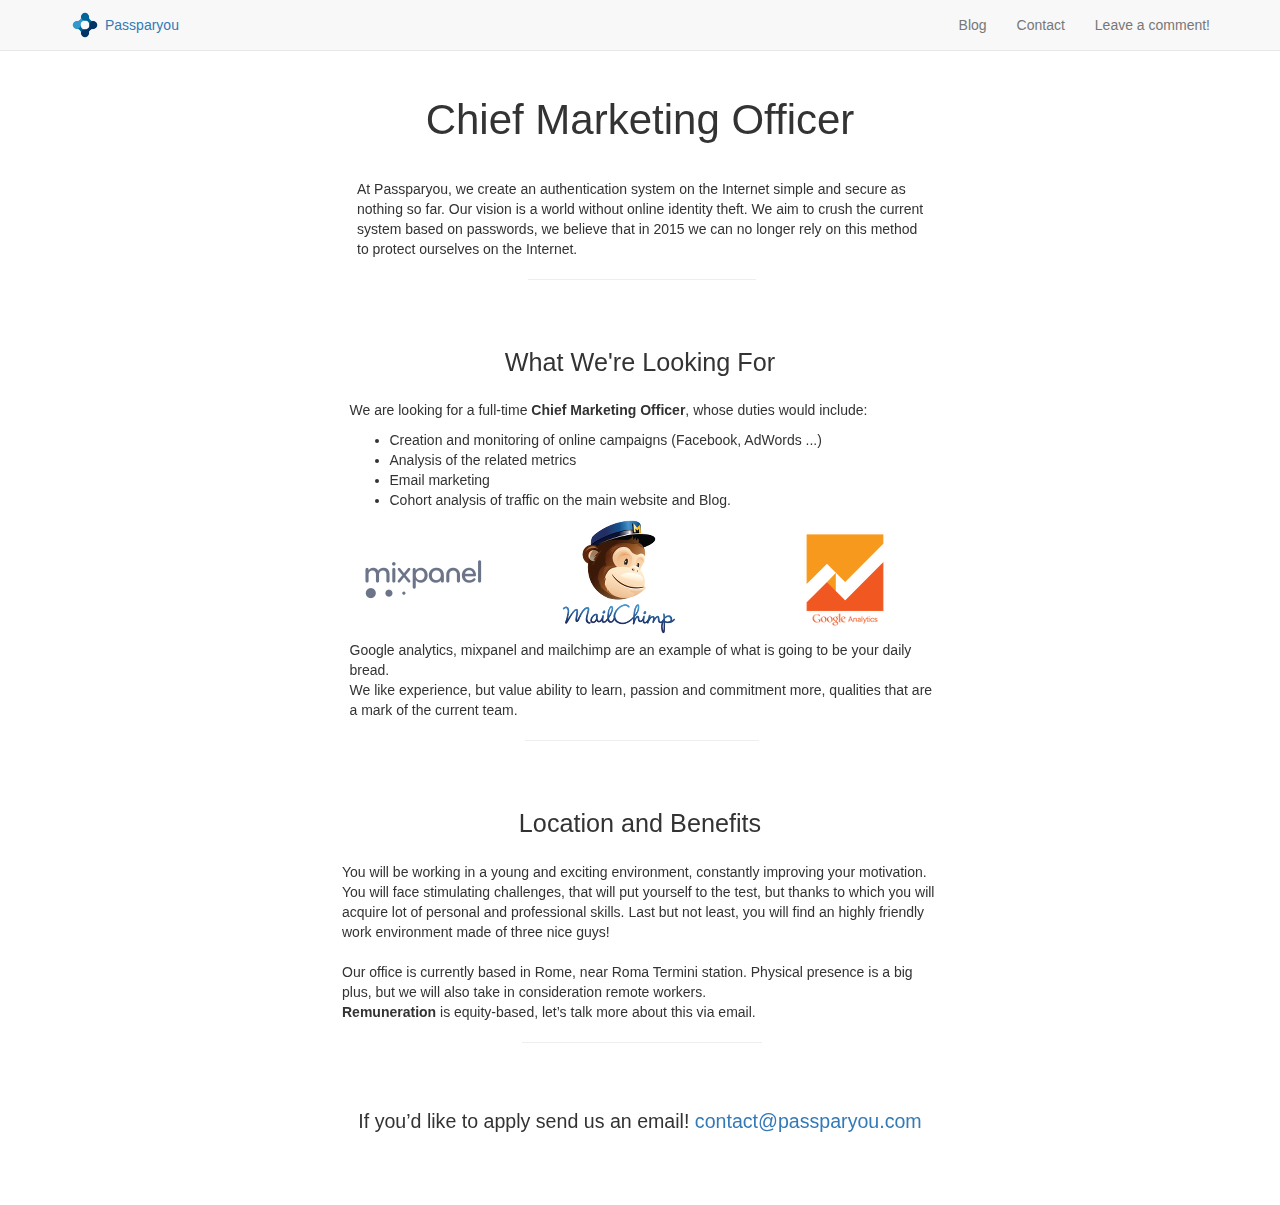
==== commit 2c23fb2f: "Upload new page for jobs" ====
--- a/index.html
+++ b/index.html
@@ -1,603 +1,227 @@
 <!DOCTYPE html>
 <html lang="en">
+
 <head>
-    <meta charset="utf-8"><!--[if IE]><meta http-equiv="X-UA-Compatible" content="IE=edge"><![endif]-->
+
+    <meta charset="utf-8">
     <meta http-equiv="X-UA-Compatible" content="IE=edge">
-    <meta name="viewport" content="width=device-width, initial-scale=1.0, maximum-scale=1.0, user-scalable=0">
-
+    <meta name="viewport" content="width=device-width, initial-scale=1">
+    <meta name="description" content="">
+    <meta name="author" content="">
+    <meta name="google-site-verification" content="0q0rbxrjtRMjjF8-ESIuu16YUS6LPds9CkLC10u7hP0" />
     <title>Passparyou</title>
-    <meta name="description" content="Eventix landing page">
-    <meta name="keywords" content="Eventix landing page">
-    <link rel="shortcut icon" href="assets/img/favicon.ico">
-    
-    <link href='http://fonts.googleapis.com/css?family=Raleway:400,300,500,600,700' rel='stylesheet' type='text/css'>
-    <link href='http://fonts.googleapis.com/css?family=Hind:400,300,500,600,700' rel='stylesheet' type='text/css'>
-    <link href='http://fonts.googleapis.com/css?family=Lato:400,300,700,900,400italic,300italic,700italic,900italic' rel='stylesheet' type='text/css'>
-    
-    <link rel="stylesheet" href="css/bootstrap.min.css" type="text/css" media="all">
-    <link href="http://maxcdn.bootstrapcdn.com/font-awesome/4.2.0/css/font-awesome.min.css" rel="stylesheet">
-    <link rel="stylesheet" href="css/fonts/flaticon.css" type="text/css" media="all">
-    <link rel="stylesheet" href="css/magnific-popup.css" type="text/css" media="all">
-    <link rel="stylesheet" href="css/owl.carousel.css" type="text/css" media="all">
-    <link rel="stylesheet" href="css/owl.theme.css" type="text/css" media="all">
-    <link rel="stylesheet" href="css/bootstrap-select.min.css" type="text/css" media="all">
-    <link rel="stylesheet" href="css/animate.css" type="text/css" media="all">
-    <link rel="stylesheet" href="css/style.css" type="text/css" media="all">
-    <link rel="stylesheet" href="css/style-switch.css" type="text/css" media="all">
-    
-	
-    <!-- Skins / Colors -->
-    <link rel="stylesheet" id="css-color" href="css/skins/orange.css"/>
-
-    <script src="//cdn.optimizely.com/js/3339260100.js"></script>
-	
-    <!-- HTML5 Shim and Respond.js IE8 support of HTML5     elements and media queries -->
+
+    <!-- Bootstrap Core CSS -->
+    <link href="css/bootstrap.min.css" rel="stylesheet">
+
+    <!-- Custom CSS -->
+    <link href="css/landing-page.css" rel="stylesheet">
+    <link href="css/testimonials.css" rel="stylesheet">
+
+    <!-- Animation with css -->
+    <link href="css/animate.css" rel="stylesheet">
+
+    <!-- Custom Fonts -->
+    <link href="font-awesome/css/font-awesome.min.css" rel="stylesheet" type="text/css">
+    <link href="http://fonts.googleapis.com/css?family=Lato:300,400,700,300italic,400italic,700italic" rel="stylesheet" type="text/css">
+
+    <!-- HTML5 Shim and Respond.js IE8 support of HTML5 elements and media queries -->
     <!-- WARNING: Respond.js doesn't work if you view the page via file:// -->
     <!--[if lt IE 9]>
-      <script src="https://oss.maxcdn.com/libs/html5shiv/3.7.0/html5shiv.js"></script>
-      <script src="https://oss.maxcdn.com/libs/respond.js/1.4.2/respond.min.js"></script>
+        <script src="https://oss.maxcdn.com/libs/html5shiv/3.7.0/html5shiv.js"></script>
+        <script src="https://oss.maxcdn.com/libs/respond.js/1.4.2/respond.min.js"></script>
     <![endif]-->
+
+</head>
+
+<body >
+
+    <!-- Navigation -->
+    <nav class="navbar navbar-default navbar-fixed-top topnav" role="navigation">
+        <div class="container topnav">
+            <!-- Brand and toggle get grouped for better mobile display -->
+            <div class="navbar-header">
+                <button type="button" class="navbar-toggle" data-toggle="collapse" data-target="#bs-example-navbar-collapse-1">
+                    <span class="sr-only">Toggle navigation</span>
+                    <span class="icon-bar"></span>
+                    <span class="icon-bar"></span>
+                    <span class="icon-bar"></span>
+                </button>
+                
+                <div class="navbar-brand topnav" href="#page-top">
+                    <a style="margin-left: 35px; margin-top: 20px" href="http://www.passparyou.com/">Passparyou</a>
+                    <img class="logo" src="img/logo.png"></img> 
+                </div>
+
+            </div>
+            <!-- Collect the nav links, forms, and other content for toggling -->
+            <div class="collapse navbar-collapse" id="bs-example-navbar-collapse-1">
+                <ul class="nav navbar-nav navbar-right">
+                    <li class="hidden">
+                        <a class="page-scroll" href="#advantages">Our Services</a>
+                    </li>
+                    <li class="hidden">
+                        <a class="page-scroll" href="#description">Description</a>
+                    </li>
+                    <!--<li>
+                        <a class="page-scroll" href="#pricing">Pricing</a>
+                    </li>-->
+                    <li class="hidden">
+                        <a class="page-scroll"  href="#subscribe">Keep in touch</a>
+                    </li>
+                    <li>
+                        <a class="page-scroll"  href="http://blog.passparyou.com/">Blog</a>
+                    </li>
+                     <li>
+                        <a href="mailto:contact@passparyou.com">Contact</a>
+                    </li>
+                    <li>
+                        <a class="page-scroll"  href="http://passparyou.com/feedbacks">Leave a comment!</a>
+                    </li>
+
+                    <!--<li>
+                        <a class="page-scroll" href="#about">About</a>
+                    </li>-->
+                </ul>
+            </div>
+            <!-- /.navbar-collapse -->
+        </div>
+        <!-- /.container -->
+    </nav>
+
+
+    <div class="container content-section-b">
+    	<div class="row row-centered top40">
+    		<h1>Chief Marketing Officer</h1>
+    		<div class="col-md-6 col-centered">
+    			<p>At Passparyou, we create an authentication system on the Internet simple and secure as nothing so far. Our vision is a world without online identity theft. We aim to crush the current system based on passwords, we believe that in 2015 we can no longer rely on this method to protect ourselves on the Internet.
+    			</p>
+    			<hr class="jobs-divider">
+		</div>
+    	
+    	<div class="row row-centered top40">
+    		<h2>What We're Looking For</h2>
+    		<div class="col-md-6 col-centered">
+    			<p>We are looking for a full-time <b>Chief Marketing Officer</b>, whose duties would include:
+                  
+                <ul>
+                    <li>Creation and monitoring of online campaigns (Facebook, AdWords ...)</li>
+                    <li>Analysis of the related metrics</li>
+                    <li>Email marketing</li>
+                    <li>Cohort analysis of traffic on the main website and Blog.</li>
+                </ul>
+
+                <div class="col-md-4 top40">
+                    <a href="https://mixpanel.com/">
+                        <img src="img/tools/mixpanel.png">
+                    </a>
+                </div>
+                
+                <div class="col-md-4">
+                    <a href="http://mailchimp.com/">
+                        <img src="img/tools/mailchimp.png">
+                    </a>
+                </div>
+                
+                <div class="col-md-4">
+                    <a href="http://www.google.com/analytics/">
+                        <img src="img/tools/analytics.png">
+                    </a>
+                </div>
+                
+                Google analytics, mixpanel and mailchimp are an example of what is going to be your daily bread.
+                <br>
+                We like experience, but value ability to learn, passion and commitment more, qualities that are a mark of the current team.
+    			</p>
+    			<hr class="jobs-divider">
+		</div>
+
+		<div class="row row-centered top40">
+    		<h2>Location and Benefits</h2>
+    		<div class="col-md-6 col-centered">
+    			<p>  
+                    You will be working in a young and exciting environment, constantly improving your motivation. You will face stimulating challenges, that will put yourself to the test, but thanks to which you will acquire lot of personal and professional skills. Last but not least,  you will find an highly friendly work environment made of three nice guys!
+                    <br><br>
+                    Our office is currently based in Rome, near Roma Termini station.
+                    Physical presence is a big plus, but we will also take in consideration remote workers.
+                    <br><b>Remuneration</b> is equity-based,  let’s talk more about this via email.
+    			</p>
+    			<hr class="jobs-divider">
+            </div>
+		</div>
+
+		<div class="row row-centered" id="apply-section" hidden>
+			<h2>Interested?</h2> 
+    		<div class="col-md-6 col-centered">
+				<form method="post" id="form_apply" data-toggle="validator" role="form" class="off form-jobs col-md-offset-2">
+                   	<div class="form-group">
+                        <input type="email" class="form-control" id="fieldEmail" placeholder="Email" data-error="That email address is invalid" required>
+                        <div id="errorBlock" class="help-block with-errors"></div>
+                    </div>
+
+                  	<div class="form-group col-center col-md-offset-3">
+                    	<button id="apply_now" type="submit" class="btn-c">APPLY NOW</button>
+                  	</div>                   
+                </form>
+			</div>    			
+		</div>
+
+		<div class="row row-centered" id="apply-thanks" hidden>
+			<h2>Thanks for Apply.</h2>
+			<h3>Check your email</h3>
+		</div>
+
+        <div class="row row-centered top40">
+            <h3>If you’d like to apply send us an email! 
+                <a href="mailto:contact@passparyou.com" target="_top">contact@passparyou.com</a>
+            </h3>
+        </div>
+    </div>
     
-    <!--[if gte IE 9]>
-	  <style type="text/css">
-	    .gradient {
-	       filter: none;
-	    }
-	  </style>
-	<![endif]-->
-		
-	<!--<script type="text/javascript" src="https://nibirumail.com/docs/scripts/nibirumail.cookie.min.js"></script>
-	-->
-
-	<!--<script type="text/javascript" src="https://nibirumail.com/docs/scripts/nibirumail.cookie.min.js"></script>-->
-
-	
-</head>
-
-<body id="landing-page">
-	
-	<div class="loader"><img src="img/loader.gif" alt="" /></div>
-	
-    <header id="layout1-header">
-        <nav class="navbar main-navigation-header top-nav navbar-fixed-top">
-            <div class="container">
-                <!-- Brand and toggle get grouped for better mobile display -->
-
-                <div class="navbar-header">
-                    <button type="button" class="navbar-toggle" data-toggle="collapse" data-target="#header-navigation">
-	                    <span class="sr-only">Toggle navigation</span>
-	                    <span class="icon-bar"></span>
-	                    <span class="icon-bar"></span>
-	                    <span class="icon-bar"></span>
-	                </button>
-                    <a href="" class="navbar-brand logo"><img src="img/header-logo.png" alt="eventix event landing page"></a>
-                </div><!-- Collect the nav links, forms, and other content for toggling -->
-
-                <div class="collapse navbar-collapse" id="header-navigation">
-                    <div class="socials pull-right">
-						<a class="twitter-share-button" href="https://twitter.com/share">Tweet</a>
-						<div class="fb-like" data-href="https://www.facebook.com/PromailThemes" data-layout="button_count" data-action="like" data-show-faces="false" data-share="false"></div>
-					</div>
-                    
-                    <ul class="nav navbar-nav main-navigation navbar-right">
-	                    <li class="hidden"><a href="#page-top"></a></li>
-	                    <li><a href="#layout1-main-section">Home</a></li>
-	                    <li><a href="#layout1-features">Features</a></li>
-	                    <li><a href="#layout1-extras">Our Services</a></li>
-	                    <li><a href="mailto:contact@passparyou.com" class="contact-link">Contact</a></li>
-	                    
-	                </ul>
-	                
-                </div><!-- /.navbar-collapse -->
-            </div><!-- /.container-fluid -->
-        </nav>
-    </header><!-- Navigation -->
-    
-    
-    <section id="layout1-main-section" class="parallax-scroll1">
-    	
-    	<div class="overlay"></div>
-    	
-    	<div class="container">
-    		<div class="row">
-    			<div class="col-md-8 col-md-offset-2">
-	    			
-	    			<h1>Web authentication for the next century</h1>
-	    			
-	    			<p class="main-text">Passwordless login, no more credentials databases to be hacked.</p>
-	    			
-	    			<div hidden class=" subscribe-form center-block clearfix">
-	    				<form class="form-inline clearfix validate" 
-	    				 action="//passparyou.us11.list-manage.com/subscribe/post?u=47a6a33d7223d078435b5da36&amp;id=b31357fd25" method="post" id="mc-embedded-subscribe-form" name="mc-embedded-subscribe-form" class="validate" target="_blank" novalidate>
-							<input type="text" class="form-control pull-left required email" placeholder="Your Email" type="email" value="" name="EMAIL" id="mce-EMAIL">
-							<button type="submit" class="btn btn-default pull-right button" 
-							type="submit" value="Subscribe" name="subscribe" id="mc-embedded-subscribe">Subscribe</button>
-	    				</form>
-	    				
-	    				<span class="info pull-left"><i class="fa fa-unlock-alt"></i> we are not spammers</span>
-	    			</div>
-    			</div>
-    		</div>
-    	</div>
-    </section>
-    
-    
-    <section id="layout1-features">
-    	<div class="container">
-    		<div class="row">
-    			
-    			<div class="col-sm-4 feature-item">
-					<div class="feature-wrapper clearfix">
-						<span class="feature-icon pull-left">
-							<i hidden class="flaticon-hand260"></i> 
-							<img src="img/timeline/create-id.png">
-						</span>
-						<div class="text-container pull-left">
-							<h3><span class="number">1. </span>Your Identity</h3>
-							<p>Create your digital identity</p>
-						</div>
-					</div>
-				</div>
-			
-    			<div class="col-sm-4 feature-item">
-					<div class="feature-wrapper clearfix">
-						<span class="feature-icon pull-left">
-							<i hidden class="flaticon-mail15"></i> 
-							<img src="img/timeline/sign-up.png">
-						</span>
-						<div class="text-container pull-left">
-							<h3><span class="number">2. </span>Fast Signup</h3>
-							<p>Signup to web sites without filling a single form</p>
-						</div>
-					</div>
-				</div>
-
-				<div class="col-sm-4 feature-item">
-					<div class="feature-wrapper clearfix">
-						<span class="feature-icon pull-left">
-							<i hidden class="flaticon-documents32"></i>
-							<img src="img/timeline/login-2.png"> 
-						</span>
-						<div class="text-container pull-left">
-							<h3><span class="number">3. </span>Automatic</h3>
-							<p>Get recognized! The website automatically authenticates you</p>
-						</div>
-					</div>
-				</div>
-    			
-    		</div>
-    	</div>
-    </section>
-    
-    
-    <section id="layout1-z-layout1" hidden>
-		<div class="container">
-			<div class="row" style="margin-bottom: 50px;">
-				
-				<div class="col-lg-12 col-sm-6 text-wrapper " >
-					
-					<div class="row">
-						<h3>Sign up to receive our white paper and learn how you could be protecting your users data today</h3>
-					</div>
-					
-					<span  class="subtitle hidden">Just o make your brand with he latest trends</span>
-					
-					<p hidden>Sign up to receive our white paper and learn how you could be protecting your users data today</p>
-					
-					<div class="row">
-						<img src="img/white-paper.png" class="img-responsive pull-right" alt="" />
-					</div>
-					
-					<div class="row">
-						<a href="#contact-popup" class="button contact-link">Download</a>
-					</div>
-
-					<form  hidden class="form-inline clearfix" action="#">
-						<input type="text" class="form-control pull-left" placeholder="Your Email">
-						<button type="submit" class="btn btn-default pull-right">Subscribe</button>
-	    			</form>
-
-				</div>
-				
-			</div>
-		</div>
-	</section>
-
-	<section id="layout1-z-layout1">
-		<div class="container">
-			<div class="row" style="margin-bottom: 50px;">
-				
-				<div class="col-lg-6 col-sm-6 text-wrapper col-lg-offset-2" >
-					
-					<h3>Sign up to receive our white paper and learn how you could be protecting your users data today</h3>
-					
-					<span  class="subtitle hidden">Just o make your brand with he latest trends</span>
-					
-					<p hidden>Sign up to receive our white paper and learn how you could be protecting your users data today</p>
-					
-					
-					<a href="#contact-popup" class="button contact-link">Download</a>
-
-					<div hidden class="subscribe-form center-block clearfix">
-						<form class=" hidden form-inline clearfix custom-blue-op" >
-							<input type="text" class="form-control pull-left" placeholder="Your Email">
-							<button type="submit" class="btn btn-default pull-right">Subscribe</button>
-		    			</form>
-		    		</div>
-
-				</div>
-
-				<div class="col-lg-3">
-					<img src="img/white-paper.png" class="img-responsive pull-right" alt="" />
-				</div>
-				
-			</div>
-		</div>
-	</section>
-
-	<section id="layout1-partners" hidden >
-		<div class="container">
-			<div class="row">
-				<div class="col-sm-6"><img src="img/testimonials/wired.png" class="brand" alt="" /></div>
-				<div class="col-sm-6"><img src="img/testimonials/corriere.png" class="brand" alt="" /></div>
-			</div>
-		</div>
-	</section>	
-
-
-	<section id="layout1-extras">
-		
-		<div class="container">
-			
-			<h2>Our Services</h2>
-			
-			<p  class="main-text"></p>
-			
-			<div class="row">
-				<div class="col-sm-4">
-				
-					<div class="column">
-						
-						<img src="img/features/decentralized.png" class="col-sm-offset-2 img-responsive" alt="" />
-
-						<h3>Decentralized Digital Identity</h3>
-						
-						<p>Your data under Your control. 
-						Passparyou creates a personal digital identity in Blockchain's decentralized network that absolutely no one is able to manipulate.</p>
-						
-					</div>
-					
-				</div>
-				
-				<div class="col-sm-4">
-				
-					<div class="column">
-						
-						<img src="img/features/login.png" class="col-sm-offset-2 img-responsive" alt="" />
-						
-						<h3>Automatic Login and Sign-up</h3>
-						
-						<p>We allow friction-less Login and Sign-up to your favourite sites. No more dull registration procedures or password headaches!</p>
-						
-					</div>
-					
-				</div>
-				
-				<div class="col-sm-4">
-				
-					<div class="column">
-								
-						<img src="img/features/api.png" class="col-sm-offset-2 img-responsive" alt="" />
-
-						<h3>Easy and reliable API</h3>
-						
-						<p>Integration to your website is as simple as sending RESTful requests! We take care of the rest. Clear and exhaustive documentation.</p>
-						
-					</div>
-					
-				</div>
-				
-			</div>
-			
-		</div>
-	</section>
-	
-		
-	<div id="layout1-testimonials" class="parallax-scroll2" hidden>
-	
-		<div class="overlay"></div>
-		
-		<div class="container">
-			
-			<div class="row">
-				
-				<div class="col-md-12">
-					
-					<ul id="testi-slider" class="owl-carousel">
-						
-						<li class="testi-slide">
-							<a href=""><img src="img/testi-img.png" alt="" /></a>
-							<p> “ This is a real revolution.”</p>
-							<span>CEO at Envato.com</span>
-						</li>
-						
-						<li class="testi-slide">
-							<a href=""><img src="img/testi-img.png" alt="" /></a>
-							<p> “ This is a real revolution.”</p>
-							<span>CEO at Envato.com</span>
-						</li>
-						
-						<li class="testi-slide">
-							<a href=""><img src="img/testi-img.png" alt="" /></a>
-							<p> “ This is a real revolution.”</p>
-							<span>CEO at Envato.com</span>
-						</li>
-						
-					</ul>
-				</div>
-			</div>
-		</div>
-	</div>
-	
-	
-
-	<section id="layout1-z-layout2" hidden>
-		<div class="container">
-			<div class="row">
-				
-				<div class="col-lg-7 col-sm-6 clearfix">
-					<a href=""><img src="img/macbook.png" class="img-responsive pull-right" alt="" /></a>	
-				</div>
-				
-				<div class="col-lg-5 col-sm-6 text-wrapper">
-					
-					<h2>Ultimate landing pages must-have pack</h2>
-					
-					<p>Lorem ipsum dolor sit amet consectetur adipiscing elit un paramesoteger consequat ex sitvalor amet mattis etiam in dui diam bibendum in congue eget vel dolor.  </p>
-					
-				</div>
-				
-			</div>
-		</div>
-	</section>
-
-	<section id="layout1-partners">
-		<div class="container">
-			<div class="row">
-				
-				<div class="col-lg-offset-2 col-lg-2 col-sm-offset-2 col-sm-2 clearfix">
-					<a href="https://www.facebook.com/pages/Passparyou/1587843364828639?fref=ts">
-						<img src="img/social/facebook.png" class="img-responsive">
-					</a>
-				</div>
-
-				<div class="col-lg-2 col-sm-2 clearfix">
-					<a href="http://blog.passparyou.com/">
-						<img src="img/social/ghost.png" class="img-responsive">
-					</a>
-				</div>
-
-				<div class="col-lg-2 col-sm-2 clearfix">
-					<a href="https://twitter.com/passparyou">
-						<img src="img/social/twitter.png" class="img-responsive">
-					</a>
-				</div>
-				
-				<div class="col-lg-2 col-sm-2 text-wrapper">
-					<a href="https://gust.com/companies/passparyou">
-						<img src="img/social/gust.png" class="img-responsive">
-					</a>
-				</div>
-			</div>
-		</div>
-	</section>
-	
-	
-	<section id="layout1-subscribe-form" class="parallax-scroll3" hidden>
-		
-		<div class="overlay"></div>
-		
-		<div class="container" >
-			<div class="row">
-				
-				<div class="col-sm-6">
-					
-					<h2>Quality Guaranteed</h2>
-					<span class="subtitle">subscribe to get notified of our great launch</span>
-					<p>Lorem ipsum dolor sit amet consectetur adipiscing elit un paramesot eger consequat ex sitvalor amet mattis etiam in dui diam bibendum in congue eget vel dolor.</p>
-					
-				</div>
-				
-				<div class="col-sm-6 col-md-5 col-md-offset-1">
-					<form action="#">
-						
-						<h4>Subscribe now - Free 30 Day Trial</h4>
-						<input type="text" class="form-control" placeholder="Your name">
-						<input type="email" class="form-control" placeholder="Enter email">
-						
-						<div class="holder clearfix">
-							<span class="pull-left">* we are note spammers <br>Read Privacy for more information</span>
-							<button type="submit" class="btn btn-default pull-right">Signup <i class="fa fa-unlock-alt"></i></button>
-						</div>
-						
-					</form>
-				</div>
-			</div>
-		</div>
-	</section>
-	
-	
-	<section id="layout1-small-extras" hidden>
-		<div class="container">
-			<div class="row">
-				
-				<div class="col-md-6 extra-item">
-					<div class="row">
-						<div class="col-lg-3 col-md-4 col-xs-3">
-							<img src="img/extra-img1.png" class="img-responsive" alt="" />
-						</div>
-						<div class="col-lg-9 col-md-8 col-xs-9">
-							<h2>Perfectly Crafted</h2>
-							<p>Lorem ipsum dolor sit amet consectetur adipiscing paramesoteger consequat ex sitvalor amet mattis .</p>
-						</div>
-					</div>
-				</div>
-				
-				
-				<div class="col-md-6 extra-item">
-					<div class="row">
-						<div class="col-lg-3 col-md-4 col-xs-3">
-							<img src="img/extra-img2.png" class="img-responsive" alt="" />
-						</div>
-						<div class="col-lg-9 col-md-8 col-xs-9">
-							<h2>Grow your mail list</h2>
-							<p>Lorem ipsum dolor sit amet consectetur adipiscing paramesoteger consequat ex sitvalor amet mattis .</p>
-						</div>
-					</div>
-				</div>
-				
-			</div>
-			
-			<div class="row second-row">
-				<div class="col-md-6 extra-item">
-					<div class="row">
-						<div class="col-lg-3 col-md-4 col-xs-3">
-							<img src="img/extra-img3.png" class="img-responsive" alt="" />
-						</div>
-						<div class="col-lg-9 col-md-8 col-xs-9">
-							<h2>Used by professionals</h2>
-							<p>Lorem ipsum dolor sit amet consectetur adipiscing paramesoteger consequat ex sitvalor amet mattis .</p>
-						</div>
-					</div>
-				</div>
-				
-				
-				<div class="col-md-6 extra-item">
-					<div class="row">
-						<div class="col-lg-3 col-md-4 col-xs-3">
-							<img src="img/extra-img4.png" class="img-responsive" alt="" />
-						</div>
-						<div class="col-lg-9 col-md-8 col-xs-9">
-							<h2>Seo optimized</h2>
-							<p>Lorem ipsum dolor sit amet consectetur adipiscing paramesoteger consequat ex sitvalor amet mattis.</p>
-						</div>
-					</div>
-				</div>
-			</div>
-		</div>
-	</section>
-	
-	
-	<section id="layout1-prefooter" hidden>
-    	<div class="container">
-    		<div class="row">
-    			
-    			<div class="col-md-4 col-sm-12 about">
-	    			<a hidden href="" title="instasent"><img src="img/logo-footer.png" alt="logo" /></a>
-	    			<p hidden>Lorem ipsum dolor sit amet consectetur adipiscing elit un paramesot </p>
-	    			<ul class="social">
-	    				<li><a href="" title="facebook"><i class="fa fa-facebook"></i></a></li>
-	    				<li><a href="" title="twitter"><i class="fa fa-twitter"></i></a></li>
-	    			</ul>
-    			</div>
-
-    			
-    			<div hidden class="col-md-2 col-sm-4 col-xs-6 col-md-offset-2 col-sm-offset-0 features">
-	    			<h4>Partners</h4>
-	    			<ul>
-	    				<li><a href="" title="sms">Envato.com</a></li>
-	    				<li><a href="" title="distributors">Gxthemes.com</a></li>
-	    			</ul>
-    			</div>
-    			
-    			<div hidden class="col-md-2 col-sm-4 col-xs-6 company">
-	    			<h4>Company</h4>
-	    			<ul>
-	    				<li><a href="" title="about us">About us</a></li>
-	    				<li><a href="" title="contact">Features</a></li>
-	    				<li><a href="" title="resources">Resources</a></li>
-	    			</ul>	
-    			</div>
-    			
-    			<div hidden class="col-md-2 col-sm-4 col-xs-6 company">
-	    			<p class="contact">
-	    				<i class="fa fa-envelope-o"></i><a href="">Get in touch</a>
-	    			</p>
-    			</div>
-    			
-    		</div>
-    		
-    	</div>
-	</section>
-	
-	
-	<footer id="layout1-footer">
-		<div class="container">
-			<div class="row bottom-footer">
-			    			
-    			<div class="col-sm-6 col-xs-12">
-	    			<p>Copyright © 2015 Passparyou. All rights are reserved</p>
-    			</div>
-    			
-    			<div class="col-sm-6 col-xs-12">
-	    			<ul class="pull-right">
-	    				<li><a href="http://blog.passparyou.com" title="Blog">Blog</a></li>
-					<li><a href="http://jobs.passparyou.com" title="Jobs">Jobs</a></li>
-					<li><a href="http://passparyou.com/presskit.zip" title="PressKit">Press Kit</a></li>
-	    			</ul>
-    			</div>
-    			
-    		</div>
-    		
-		</div>
-	</footer>
-	
-	
-	<div id="contact-popup" class="mfp-hide">
-		
-		<form action="//passparyou.us11.list-manage.com/subscribe/post?u=47a6a33d7223d078435b5da36&amp;id=e406d6ef58" method="post" id="mc-embedded-subscribe-form" name="mc-embedded-subscribe-form" class="validate" target="_blank" novalidate>				
-			<a href="" class="close-btn">X</a>		
-			<h2>Please write your mail to receive the White paper</h2>
-			<input type="email" class="form-control required email" placeholder="Email Adress"
-				value="" name="EMAIL" id="mce-EMAIL">
-			<div class="holder clearfix">
-				<button type="submit" class="submit-btn pull-right button" 
-						value="Subscribe" name="subscribe" id="mc-embedded-subscribe"  
-						>Submit <i class="fa fa-envelope-o"></i></button>
-			</div>
-			
-		</form>
-		
-	</div>
-	
-	<!-- Begin Cookie Consent plugin by Silktide - http://silktide.com/cookieconsent -->
-	<script type="text/javascript">
-	    window.cookieconsent_options = {"message":"This website uses cookies to ensure you get the best experience on our website.","dismiss":"Got it!","learnMore":"More info","link": "https://nibirumail.com/cookies/policy/?url=passparyou.com","theme":"light-bottom"};
-	</script>
-
-	<script src="//s3.amazonaws.com/cc.silktide.com/cookieconsent.latest.min.js"></script>
-	<!-- End Cookie Consent plugin -->
-
-
-	<script src="js/jquery-2.1.0.min.js" type="text/javascript"></script>
-    <script src="js/bootstrap.min.js" type="text/javascript"></script>
-    <script src="js/bootstrap-select.min.js" type="text/javascript"></script>
-    <script src="js/jquery.magnific-popup.min.js"></script>
-    <script src="js/wow.min.js"></script>
-    <script src="js/jquery.nav.js"></script>
-    <script src="js/jquery.scrollto.min.js"></script>
+	<footer hidden>
+        <div class="container">
+            <div class="row">
+                <div class="col-md-5">
+                    <p class="copyright text-muted small">Copyright &copy; 
+				Passparyou 2015. All Rights Reserved</p>
+                </div>
+                <div class="col-md-7 center-block">
+                    <ul class="list-inline social-buttons">
+                        <!--<li><a href="https://twitter.com/Passparyounews"><i class="fa fa-twitter top10 left12"></i></a>
+                        </li>-->
+                        <li><a href="https://www.facebook.com/pages/Passparyou/1587843364828639?fref=ts"><i class="fa fa-facebook top10 left13"></i></a>
+                        </li>
+                    </ul>
+                </div>
+                <!--<div class="col-md-4">
+                    <ul class="list-inline quicklinks">
+                        <li><a href="#">Privacy Policy</a>
+                        </li>
+                        <li><a href="#">Terms of Use</a>
+                        </li>
+                    </ul>
+                </div>-->
+            </div>
+        </div>
+    </footer>
+
+
+    <!-- jQuery -->
+    <script src="js/jquery.js"></script>
+
+    <!-- Landing Core JavaScript -->
+    <script src="js/landing-page.js"></script>
+
+    <script src="js/validator.js"></script>
+
+    <!-- Bootstrap Core JavaScript -->
+    <script src="js/bootstrap.min.js"></script>
     <script src="js/jquery.easing.min.js"></script>
-    <script src="js/jquery.parallax-1.1.3.js" type="text/javascript"></script>
-    <script src="js/owl.carousel.min.js" type="text/javascript"></script>
-    <script src="https://maps.googleapis.com/maps/api/js"></script>
-    <script src="js/google-maps.js" type="text/javascript"></script>
-    
-    <script src="js/style-options.js" type="text/javascript"></script>
-    <script src="js/main.js" type="text/javascript"></script>
-    
-    <script type="text/javascript">
-		window.twttr=(function(d,s,id){var t,js,fjs=d.getElementsByTagName(s)[0];if(d.getElementById(id)){return}js=d.createElement(s);js.id=id;js.src="https://platform.twitter.com/widgets.js";fjs.parentNode.insertBefore(js,fjs);return window.twttr||(t={_e:[],ready:function(f){t._e.push(f)}})}(document,"script","twitter-wjs"));
-	</script>
-    
+    <script src="js/scrolling-nav.js"></script>
+
+    <script src="js/jquery.viewportchecker.js"></script>
+
+
 </body>
+
 </html>
--- a/css/landing-page.css
+++ b/css/landing-page.css
@@ -0,0 +1,878 @@
+/*!
+ * Start Bootstrap - Landing Page Bootstrap Theme (http://startbootstrap.com)
+ * Code licensed under the Apache License v2.0.
+ * For details, see http://www.apache.org/licenses/LICENSE-2.0.
+ */
+
+body,
+html {
+    width: 100%;
+    height: 100%;
+}
+
+body,
+h1,
+h2,
+h3,
+h4,
+h5,
+h6 {
+    /*font-family: "Lato","Helvetica Neue",Helvetica,Arial,sans-serif;
+    font-weight: 700;*/
+    margin:0 0 1em;
+    padding:0; 
+    font-weight: 300;
+    font-family: 'Open Sans', sans-serif;
+}
+
+h1 { font-size: 3em; line-height:1.2em; margin:0 0 .8em; }
+h2 { font-size: 1.8em; line-height:1.4em; margin:0 0 .8em;  }
+h3 { font-size: 1.4em; line-height:1.4em; }
+h4 { font-size: 1.2em; line-height:1.4em; }
+h5 { font-size: 1.1em; line-height:1.4em; }
+h6 { font-size: 1em; line-height:1.2em; }
+
+
+.row-centered {
+    text-align:center;
+}
+
+.col-centered {
+    display:inline-block;
+    float:none;
+    /* reset the text-align */
+    text-align:left;
+    /* inline-block space fix */
+    margin-right:-4px;
+}
+
+.topnav {
+    font-size: 14px; 
+}
+
+.lead {
+    font-size: 18px;
+    font-weight: 400;
+}
+
+.intro-header {
+    padding-top: 0px; /* If you're making other pages, make sure there is 50px of padding to make sure the navbar doesn't overlap content! */
+    padding-bottom: 50px;
+    text-align: center;
+    color: #f8f8f8;
+    background: url(../img/background.png) no-repeat center center;
+    background-size: cover;
+    /*background-color: #052341 */ 
+}
+
+.background-content {
+    background: url(../img/background.png) no-repeat center center;
+    background-size: cover;
+   
+}
+
+.intro-message {
+    position: relative;
+    padding-top: 20%;
+    padding-bottom: 20%;
+}
+
+.intro-message > h1 {
+    margin: 0;
+    text-shadow: 2px 2px 3px rgba(0,0,0,0.6);
+    font-size: 4em;
+}
+
+.intro-divider {
+    width: 400px;
+    border-top: 1px solid #f8f8f8;
+    border-bottom: 1px solid rgba(0,0,0,0.2);
+}
+
+.intro-message > h3 {
+    text-shadow: 2px 2px 3px rgba(0,0,0,0.6);
+}
+
+@media(max-width:767px) {
+    .intro-message {
+        padding-bottom: 15%;
+    }
+
+    .intro-message > h1 {
+        font-size: 3em;
+    }
+
+    ul.intro-social-buttons > li {
+        display: block;
+        margin-bottom: 20px;
+        padding: 0;
+    }
+
+    ul.intro-social-buttons > li:last-child {
+        margin-bottom: 0;
+    }
+
+    .intro-divider {
+        width: 100%;
+    }
+}
+
+.network-name {
+    text-transform: uppercase;
+    font-size: 14px;
+    font-weight: 400;
+    letter-spacing: 2px;
+}
+
+.content-section-a {
+    padding: 50px 0;
+    background-color: #f8f8f8;
+}
+
+.content-section-b {
+    padding: 50px 0;
+    border-top: 5px solid #e7e7e7;
+    /*border-bottom: 1px solid #e7e7e7;*/
+}
+
+.section-heading {
+    margin-bottom: 30px;
+}
+
+.section-heading-spacer {
+    float: left;
+    width: 200px;
+    border-top: 3px solid #e7e7e7;
+}
+
+.banner {
+    padding: 100px 0;
+    color: #f8f8f8;
+    background: url(../img/backgrond-sub.png) no-repeat center center;
+    background-size: cover;
+    /*background-color: #052341 */
+}
+
+.banner h2 {
+    margin: 0;
+    text-shadow: 2px 2px 3px rgba(0,0,0,0.6);
+    font-size: 3em;
+}
+
+.banner ul {
+    margin-bottom: 0;
+}
+
+.banner-social-buttons {
+    float: right;
+    margin-top: 0;
+}
+
+@media(max-width:1199px) {
+    ul.banner-social-buttons {
+        float: left;
+        margin-top: 15px;
+    }
+}
+
+@media(max-width:767px) {
+    .banner h2 {
+        margin: 0;
+        text-shadow: 2px 2px 3px rgba(0,0,0,0.6);
+        font-size: 3em;
+    } 
+
+    ul.banner-social-buttons > li {
+        display: block;
+        margin-bottom: 20px;
+        padding: 0;
+    }
+
+    ul.banner-social-buttons > li:last-child {
+        margin-bottom: 0;
+    }
+}
+
+footer {
+    padding: 50px 0;
+    background-color: #f8f8f8;
+}
+
+p.copyright {
+    margin: 15px 0 0;
+}
+
+.service-heading {
+    margin: 15px 0;
+    text-transform: none;
+}
+
+.serive-margin{
+    margin-top: 30px;
+    margin-bottom: 30px;
+}
+
+.hidden2{
+    opacity: 0;
+}
+
+.visible{
+    opacity: 1;
+}
+
+.top5 { margin-top:5px; }
+.top7 { margin-top:7px; }
+.top10 { margin-top:10px; }
+.top15 { margin-top:15px; }
+.top17 { margin-top:17px; }
+.top20 { margin-top:15px; }
+.top30 { margin-top:30px; }
+.top40 { margin-top:40px; }
+.top50 { margin-top:50px; }
+.top60 { margin-top:60px; }
+
+.left10{ margin-left: 10px}
+.left11{ margin-left: 11px}
+.left12{ margin-left: 12px}
+.left13{ margin-left: 13px}
+.left11{ margin-left: 14px}
+.left15{ margin-left: 15px}
+.left16{ margin-left: 16px}
+.left20{ margin-left: 20px}
+
+.glyphicon-pos{
+    vertical-align: medium;
+    margin-right: 5px;
+}
+.glyphicon-3x{
+    font-size: 60px; 
+}
+
+.btn-large{
+    width: 250px;
+    height: 50px;
+    text-align: center;
+}
+
+.btn-xl {
+    padding: 20px 40px;
+    border-radius: 3px;
+    border-color: #fff;
+    text-transform: uppercase;
+    font-size: 18px;
+    font-weight: 600;
+    color: #fff;
+}
+
+.btn-xl:hover{
+    background: #fff;
+    color: #052341;
+}
+
+.btn-xl:focus{
+    background-color: transparent;
+    color: #fff;
+}
+
+.btn-md {
+    padding: 10px 30px;
+    border-radius: 3px;
+    border-color: #fff;
+    text-transform: uppercase;
+    font-size: 15px;
+    font-weight: 300;
+    color: #fff;
+    position: center;
+}
+
+.btn-md:hover{
+    background: #fff;
+    color: #052341;
+}
+
+.btn-md:focus{
+    background-color: transparent;
+}
+
+.logo{
+    width: 30px;
+    margin-top: -25px;    
+}
+
+ul.social-buttons {
+    margin-bottom: 0;
+}
+
+ul.social-buttons li a {
+    display: block;
+    width: 40px;
+    height: 40px;
+    border-radius: 100%;
+    font-size: 20px;
+    line-height: 40px;
+    outline: 0;
+    color: #fff;
+    background-color: #052341;
+    -webkit-transition: all .3s;
+    -moz-transition: all .3s;
+    transition: all .3s;
+}
+
+ul.social-buttons li a:hover,
+ul.social-buttons li a:focus,
+ul.social-buttons li a:active {
+    background-color: grey;
+}
+
+.content-blue{
+    color: #fff;
+    background: url(../img/gradiente-c.png) no-repeat center center;
+    background-size: cover;
+}
+
+
+.btn-c {
+    display: inline-block;
+    padding: 10px 30px;
+    margin-bottom: 0;
+    font-size: 15px;
+    font-weight: 300;
+    line-height: 1.42857143;
+    text-align: center;
+    white-space: nowrap;
+    vertical-align: middle;
+    -ms-touch-action: manipulation;
+      touch-action: manipulation;
+    cursor: pointer;
+    -webkit-user-select: none;
+     -moz-user-select: none;
+      -ms-user-select: none;
+          user-select: none;
+    background-image: none;
+    border: 1px solid transparent;
+    border-radius: 3px;
+    color: #fff;
+    border-color: #fff;
+    text-transform: uppercase;
+    position: center;
+    background-color: transparent;
+}
+
+.btn-c:hover{
+    background: #fff;
+    color: #052341;
+}
+
+.btn-c:focus{
+    background-color: transparent;
+}
+
+#subscribe-beta{
+    margin-right: 10px;
+}
+
+#subscribe-news{
+    margin-left: 10px;
+}
+
+/* Panel Price */
+
+/* COMMON PROPERTY */
+    
+        .panel.price{
+            border: 1px solid ;
+            border-color: #052341;
+        }
+
+        .panel.price,
+        .panel.price>.panel-heading{
+            border-radius:0px;
+             -moz-transition: all .3s ease;
+            -o-transition:  all .3s ease;
+            -webkit-transition:  all .3s ease;
+        }
+        .panel.price:hover{
+            box-shadow: 0px 0px 50px #052341;
+        }
+        .panel.price:hover>.panel-heading{
+
+        }
+        
+                
+        .panel.price>.panel-heading{
+            padding-top: 20px;
+        }
+            
+        .price .list-group-item{
+            border-bottom-:1px solid rgba(250,250,250, .5);
+        }
+        
+        .panel.price .list-group-item:last-child {
+            border-bottom-right-radius: 0px;
+            border-bottom-left-radius: 0px;
+        }
+        .panel.price .list-group-item:first-child {
+            border-top-right-radius: 0px;
+            border-top-left-radius: 0px;
+        }
+        
+        .price .panel-footer {
+            color: #fff;
+            border-bottom:0px;
+            background-color:  #052341;
+            box-shadow: 0px 3px 0px rgba(0,0,0, .3);
+        }
+        
+        
+        .panel.price .btn{
+            box-shadow: 0 -1px 0px rgba(50,50,50, .2) inset;
+            border: 1px solid transparent;
+            border-color: white;
+            background: blue; 
+        }
+/* Panel blu (premium) */
+
+.price.panel-blue>.panel-heading {
+            color: #fff;
+            background-color:#052341;
+        }
+
+/* panel white (free) */
+.price.panel-white>.panel-heading {
+            color: #fff;
+            background-color: #fff;
+            border-bottom: 1px solid;
+            color:#052341;
+        }
+
+
+.timeline {
+    list-style: none;
+    padding: 20px 0 20px;
+    position: relative;
+}
+
+    .timeline:before {
+        top: 0;
+        bottom: 0;
+        position: absolute;
+        content: " ";
+        width: 3px;
+        background-color: #eeeeee;
+        left: 50%;
+        margin-left: -1.5px;
+    }
+
+    .timeline > li {
+        margin-bottom: 20px;
+        position: relative;
+    }
+
+        .timeline > li:before,
+        .timeline > li:after {
+            content: " ";
+            display: table;
+        }
+
+        .timeline > li:after {
+            clear: both;
+        }
+
+        .timeline > li:before,
+        .timeline > li:after {
+            content: " ";
+            display: table;
+        }
+
+        .timeline > li:after {
+            clear: both;
+        }
+
+        .timeline > li > .timeline-panel {
+            /*width: 46%;
+            float: left;
+            border: 0px solid #d4d4d4;
+            border-radius: 2px;
+            padding: 20px;
+            position: relative;
+            -webkit-box-shadow: 0 1px 6px rgba(0, 0, 0, 0.175);
+            box-shadow: 0 1px 6px rgba(0, 0, 0, 0.175);*/
+            margin-top: 60px;
+        }
+
+            /*.timeline > li > .timeline-panel:before {
+                position: absolute;
+                top: 26px;
+                right: -15px;
+                display: inline-block;
+                border-top: 15px solid transparent;
+                border-left: 15px solid #ccc;
+                border-right: 0 solid #ccc;
+                border-bottom: 15px solid transparent;
+                content: " ";
+            }
+
+            .timeline > li > .timeline-panel:after {
+                position: absolute;
+                top: 27px;
+                right: -14px;
+                display: inline-block;
+                border-top: 14px solid transparent;
+                border-left: 14px solid #fff;
+                border-right: 0 solid #fff;
+                border-bottom: 14px solid transparent;
+                content: " ";
+            }*/
+
+        .timeline > li > .timeline-badge {
+            color: #fff;
+            width: 50px;
+            height: 50px;
+            line-height: 50px;
+            font-size: 1.4em;
+            text-align: center;
+            position: absolute;
+            top: 16px;
+            left: 50%;
+            margin-left: -25px;
+            background-color: #999999;
+            z-index: 100;
+            border-top-right-radius: 50%;
+            border-top-left-radius: 50%;
+            border-bottom-right-radius: 50%;
+            border-bottom-left-radius: 50%;
+        }
+
+        .timeline > li.timeline-inverted > .timeline-panel {
+            float: right;
+            padding: 0 100px 20px 20px;
+
+        }
+
+            .timeline > li.timeline-inverted > .timeline-panel:before {
+                border-left-width: 0;
+                border-right-width: 15px;
+                left: -15px;
+                right: auto;
+            }
+
+            .timeline > li.timeline-inverted > .timeline-panel:after {
+                border-left-width: 0;
+                border-right-width: 14px;
+                left: -14px;
+                right: auto;
+            }
+
+/*
+.timeline>li .timeline-image {
+    z-index: 100;
+    position: absolute;
+    float: center;
+    left: 0;
+    width: 80px;
+    height: 80px;
+    margin-left: 0;
+    border: 7px solid #f1f1f1;
+    border-radius: 100%;
+    text-align: center;
+    color: #fff;
+    background-color: #afc4ae;
+}
+
+.timeline-badge.primary {
+    background-color: #2e6da4 !important;
+}
+
+.timeline-badge.success {
+    background-color: #3f903f !important;
+}
+
+.timeline-badge.warning {
+    background-color: #f0ad4e !important;
+}
+
+.timeline-badge.danger {
+    background-color: #d9534f !important;
+}
+
+.timeline-badge.info {
+    background-color: #5bc0de !important;
+}
+
+.timeline-title {
+    margin-top: 0;
+    color: inherit;
+}
+
+.timeline-body > p,
+.timeline-body > ul {
+    margin-bottom: 0;
+}
+
+    .timeline-body > p + p {
+        margin-top: 5px;
+    }
+
+@media (max-width: 767px) {
+    ul.timeline:before {
+        left: 40px;
+    }
+
+    ul.timeline > li > .timeline-panel {
+        width: calc(100% - 90px);
+        width: -moz-calc(100% - 90px);
+        width: -webkit-calc(100% - 90px);
+    }
+
+    ul.timeline > li > .timeline-badge {
+        left: 15px;
+        margin-left: 0;
+        top: 16px;
+    }
+
+    ul.timeline > li > .timeline-panel {
+        float: right;
+    }
+
+        ul.timeline > li > .timeline-panel:before {
+            border-left-width: 0;
+            border-right-width: 15px;
+            left: -15px;
+            right: auto;
+        }
+
+        ul.timeline > li > .timeline-panel:after {
+            border-left-width: 0;
+            border-right-width: 14px;
+            left: -14px;
+            right: auto;
+        }
+}
+
+*/
+
+
+.timeline {
+    position: relative;
+    padding: 0;
+    list-style: none;
+}
+
+.timeline:before {
+    content: "";
+    position: absolute;
+    top: 0;
+    bottom: 0;
+    left: 40px;
+    width: 2px;
+    margin-left: -1.5px;
+    background-color: #f1f1f1;
+}
+
+.timeline>li {
+    position: relative;
+    margin-bottom: 50px;
+    min-height: 50px;
+}
+
+.timeline>li:before,
+.timeline>li:after {
+    content: " ";
+    display: table;
+}
+
+.timeline>li:after {
+    clear: both;
+}
+
+.timeline>li .timeline-panel {
+    float: left;
+    position: relative;
+    width: 100%;
+    padding: 0 20px 0 100px;
+    text-align: left;
+}
+
+.timeline>li .timeline-panel:before {
+    right: auto;
+    left: -15px;
+    border-right-width: 15px;
+    border-left-width: 0;
+}
+
+.timeline>li .timeline-panel:after {
+    right: auto;
+    left: -14px;
+    border-right-width: 14px;
+    border-left-width: 0;
+}
+
+.timeline>li .timeline-image {
+    z-index: 100;
+    position: absolute;
+    left: 0;
+    width: 80px;
+    height: 80px;
+    margin-left: 0;
+    border: 7px solid #f1f1f1;
+    border-radius: 100%;
+    text-align: center;
+    color: #fff;
+    background-color: white;
+}
+
+.timeline>li .timeline-image h4 {
+    margin-top: 12px;
+    font-size: 10px;
+    line-height: 14px;
+}
+
+.timeline>li.timeline-inverted>.timeline-panel {
+    float: right;
+    padding: 0 20px 0 100px;
+    text-align: left;
+}
+
+.timeline>li.timeline-inverted>.timeline-panel:before {
+    right: auto;
+    left: -15px;
+    border-right-width: 15px;
+    border-left-width: 0;
+}
+
+.timeline>li.timeline-inverted>.timeline-panel:after {
+    right: auto;
+    left: -14px;
+    border-right-width: 14px;
+    border-left-width: 0;
+}
+
+.timeline>li:last-child {
+    margin-bottom: 0;
+}
+
+.timeline .timeline-heading h4 {
+    margin-top: 0;
+    color: inherit;
+}
+
+.timeline .timeline-heading h4.subheading {
+    text-transform: none;
+}
+
+.timeline .timeline-body>p,
+.timeline .timeline-body>ul {
+    margin-bottom: 0;
+}
+
+@media(min-width:768px) {
+    .timeline:before {
+        left: 50%;
+    }
+
+    .timeline>li {
+        margin-bottom: 100px;
+        min-height: 100px;
+    }
+
+    .timeline>li .timeline-panel {
+        float: left;
+        width: 41%;
+        padding: 0 20px 20px 30px;
+        text-align: right;
+    }
+
+    .timeline>li .timeline-image {
+        left: 50%;
+        width: 100px;
+        height: 100px;
+        margin-left: -50px;
+    }
+
+    .timeline>li .timeline-image h4 {
+        margin-top: 16px;
+        
+        font-size: 13px;
+        line-height: 18px;
+    }
+
+    .timeline>li.timeline-inverted>.timeline-panel {
+        float: right;
+        padding: 0 30px 20px 20px;
+        text-align: left;
+    }
+}
+
+@media(min-width:992px) {
+    .timeline>li {
+        min-height: 150px;
+    }
+
+    .timeline>li .timeline-panel {
+        padding: 0 20px 20px;
+    }
+
+    .timeline>li .timeline-image {
+        width: 150px;
+        height: 150px;
+        margin-left: -75px;
+    }
+
+    .timeline>li .timeline-image h4 {
+        margin-top: 30px;
+        font-size: 18px;
+        line-height: 26px;
+    }
+
+    .timeline>li.timeline-inverted>.timeline-panel {
+        padding: 0 20px 20px;
+    }
+}
+
+@media(min-width:1200px) {
+    .timeline>li {
+        min-height: 170px;
+    }
+
+    .timeline>li .timeline-panel {
+        padding: 0 20px 20px 100px;
+    }
+
+    .timeline>li .timeline-image {
+        width: 170px;
+        height: 170px;
+        margin-left: -85px;
+    }
+
+    .timeline>li .timeline-image h4 {
+        margin-top: 40px;
+    }
+
+    .timeline>li.timeline-inverted>.timeline-panel {
+        padding: 0 100px 20px 20px;
+    }
+}
+
+
+/* JOBS SECTION */
+
+    .jobs-divider{
+        width: 40%;
+        size: 30;
+    }
+
+    .form-jobs .btn-c{
+        background: #052341;
+    }
+
+     .form-jobs .btn-c:hover{
+        background: #fff;
+        border-color: #052341;
+    }
+
+    .form-jobs .form-control{
+        width: 80%;
+        border-radius: 0px;
+    }
+
+/* JOBS SECTION END */
--- a/css/testimonials.css
+++ b/css/testimonials.css
@@ -0,0 +1,63 @@
+/* Carousel */
+
+#quote-carousel {
+    padding: 0 10px 30px 10px;
+    margin-top: 30px;
+    /* Control buttons  */
+    /* Previous button  */
+    /* Next button  */
+    /* Changes the position of the indicators */
+    /* Changes the color of the indicators */
+}
+#quote-carousel .carousel-control {
+    background: none;
+    color: #CACACA;
+    font-size: 2.3em;
+    text-shadow: none;
+    margin-top: 30px;
+}
+#quote-carousel .carousel-control.left {
+    left: -60px;
+}
+#quote-carousel .carousel-control.right {
+    right: -60px;
+}
+#quote-carousel .carousel-indicators {
+    right: 50%;
+    top: auto;
+    bottom: 0px;
+    margin-right: -19px;
+}
+#quote-carousel .carousel-indicators li {
+    width: 50px;
+    height: 50px;
+    margin: 5px;
+    cursor: pointer;
+    border: 4px solid #CCC;
+    border-radius: 50px;
+    opacity: 0.4;
+    overflow: hidden;
+    transition: all 0.4s;
+}
+#quote-carousel .carousel-indicators .active {
+    background: #333333;
+    width: 128px;
+    height: 128px;
+    border-radius: 100px;
+    border-color: #052341;
+    opacity: 1;
+    overflow: hidden;
+}
+.carousel-inner {
+    min-height: 300px;
+}
+.item blockquote {
+    border-left: none;
+    margin: 0;
+}
+.item blockquote p:before {
+    content: "\f10d";
+    font-family: 'Fontawesome';
+    float: left;
+    margin-right: 10px;
+}